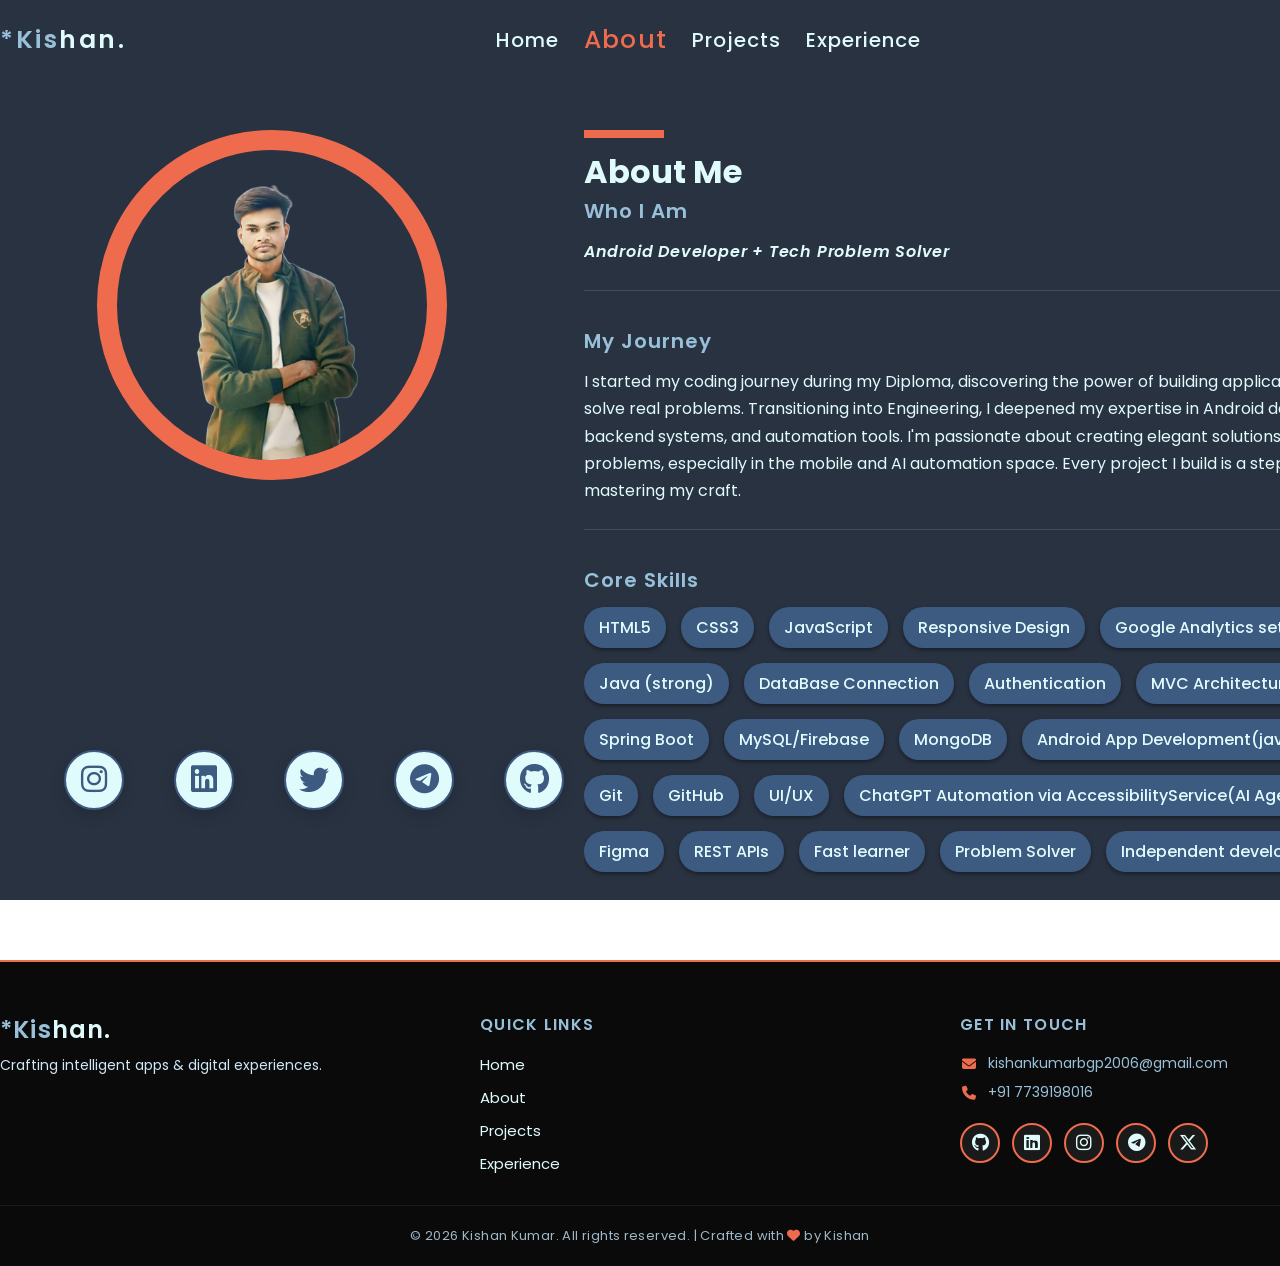
==== about.html @ 7a3fd8cf "Initial commit" ====
<!DOCTYPE html>
<html lang="en">
<head>
    <meta charset="UTF-8">
    <meta name="viewport" content="width=device-width, initial-scale=1.0">
    <link rel="stylesheet" href="https://cdnjs.cloudflare.com/ajax/libs/font-awesome/6.4.2/css/all.min.css"/>
     <link rel="stylesheet" href="style.css">
    <title>Portfolio - About</title>
        <!-- Google Analytics -->
        <script async src="https://www.googletagmanager.com/gtag/js?id=G-8T8GW906N4"></script>
        <script>
            window.dataLayer = window.dataLayer || [];
            function gtag(){dataLayer.push(arguments);} 
            gtag('js', new Date());
            gtag('config', 'G-8T8GW906N4', { 'anonymize_ip': true });
        </script>
</head>
<body>
    <div class="container">
        <header class="header">
            <div class="logo">
                <h1>*Kis<span>han.</span></h1>
            </div>
            <div class="nav-links">
                <ul>
                    <li><a href="index.html">Home</a></li>
                    <li><a href="about.html" class="active-link">About</a></li>
                    <li><a href="projects.html">Projects</a></li>
                    <li><a href="experience.html">Experience</a></li>
                </ul>
            </div>
            <a href="contact.html" class="btn">Contact</a>
        </header>

        <div class="main-content">
            <div class="about-section">
                
                <div class="about-image-side">
                    <div class="about-image">
                        <img src="image/kk_bg_remove_half.png" alt="Kishan Kumar Profile">
                    </div>
                </div>

                <div class="about-text-side">
                    <div class="line"></div>
                    <h1>About <span>Me</span></h1>
                    
                    <!-- 1. Professional Identity -->
                    <div class="about-section-block">
                        <h3 class="section-title">Who I Am</h3>
                        <p class="professional-identity">
                            Android Developer + Tech Problem Solver
                        </p>
                    </div>

                    <!-- 2. Your Journey -->
                    <div class="about-section-block">
                        <h3 class="section-title">My Journey</h3>
                        <p>
                            I started my coding journey during my Diploma, discovering the power of building applications that solve real problems. Transitioning into Engineering, I deepened my expertise in Android development, backend systems, and automation tools. I'm passionate about creating elegant solutions to complex problems, especially in the mobile and AI automation space. Every project I build is a step toward mastering my craft.
                        </p>
                    </div>

                    <!-- 3. Skills Overview -->
                    <div class="about-section-block">
                        <h3 class="section-title">Core Skills</h3>
                        <ul id="skills-container">
                        </ul>
                    </div>

                    <!-- 4. Work Philosophy -->
                    <div class="about-section-block">
                        <h3 class="section-title">My Philosophy</h3>
                        <p>
                            I build apps that solve real-life problems with simplicity and reliability. Clean code, thoughtful design, and user-focused development are the pillars of my work. I believe technology should empower people, not complicate their lives.
                        </p>
                    </div>

                    <!-- 5. Currently Working On -->
                    <div class="about-section-block">
                        <h3 class="section-title">What I'm Working On</h3>
                        <ul class="work-highlights">
                            <li><strong>AI Voice Assistant</strong> — Java-based automation & intelligent task execution</li>
                            <li><strong>Salon Booking Platform</strong> — Full-stack web & mobile solution</li>
                            <li><strong>Automation Tools</strong> — AccessibilityService-powered mobile automation</li>
                            <li><strong>Open Source Contributions</strong> — Building & sharing developer tools</li>
                            <li><strong>Engineering Preparation</strong> — Strengthening DSA & system design skills</li>
                        </ul>
                    </div>

                    <!-- 6. Personality -->
                    <div class="about-section-block">
                        <h3 class="section-title">Beyond Code</h3>
                        <p>
                            I'm curious by nature and self-driven in learning. I enjoy exploring new technologies, solving challenging problems, and exploring diverse interests like adventure, language learning (English & Japanese), and building tools that make life easier. I thrive on collaboration and love working with people who share a passion for quality and innovation.
                        </p>
                    </div>

                    <!-- 7. Future Goals -->
                    <div class="about-section-block">
                        <h3 class="section-title">Vision for the Future</h3>
                        <p>
                            My long-term goal is to build scalable, impactful tech products that solve real-world problems at scale. I aspire to create companies and products that touch millions of lives, combining technical excellence with genuine user value. I want to be a leader in the Android & AI automation space, known for innovation and reliability.
                        </p>
                    </div>

                    <!-- 8. Call to Action -->
                    <div class="about-section-block">
                        <h3 class="section-title">Let's Collaborate</h3>
                        <p>
                            I'm always open to exciting collaborations, internships, freelance projects, and creative tech challenges. If you have an idea or project in mind, I'd love to hear from you and explore how we can build something amazing together.
                        </p>
                    </div>
                    
                    <div style="margin-top: 40px;">
                        <a href="#" class="btn">View Resume</a>
                        <a href="contact.html" class="btn btn-primary">Let's Connect</a>
                    </div>
                </div>

            </div>
            
            <div class="social">
                 <div class="social-link"><a href="https://www.instagram.com/kk2.1.5_kishan?igsh=c3E1aW9icWgxeWNn"><i class="fa-brands fa-instagram"></i></a></div>
                 <div class="social-link"><a href="https://www.linkedin.com/in/kishan-kumar-067013263?utm_source=share&utm_campaign=share_via&utm_content=profile&utm_medium=android_app"><i class="fa-brands fa-linkedin"></i></a></div>
                 <div class="social-link"><i class="fa-brands fa-twitter"></i></div>
                 <div class="social-link"><a href="http://t.me/kk215Anonymous"><i class="fa-brands fa-telegram"></i></a></div>
                 <div class="social-link"><a href="https://github.com/Kishan0118"><i class="fa-brands fa-github"></i></a></div>
            </div>
        </div>
        </div>

    <script src="about.js"></script>

    <script src="footer-script.js"></script>

    <!-- Footer -->
    <!-- Footer Placeholder -->
    <div id="footer-placeholder"></div>

    <script src="footer-loader.js"></script>

</body>
</html>
---- style.css ----
@import url('https://fonts.googleapis.com/css2?family=Poppins:wght@100;200;300;400;500;600;700;800;900&display=swap');

/* Hide scrollbars but keep scrolling functionality */
::-webkit-scrollbar {
    display: none;
}

html, body {
    -ms-overflow-style: none;  /* Internet Explorer, Edge */
    scrollbar-width: none;      /* Firefox */
    overflow-x: hidden;         /* Hide horizontal scrollbar */
}

*{
    margin: 0;
    padding: 0;
    box-sizing: border-box;
    font-family: 'Poppins', sans-serif;
}

.container{
    height: 100vh;
    width: 100vw;
    background: #293241;
    /* overflow: hidden; */
    overflow-x: hidden;
}

.header{
    width: 1400px;
    height: 80px;
    margin: 0 auto;
    display: flex;
    justify-content: space-between;
    align-items: center;
    position: relative;
    z-index: 100;
}

.logo h1{
    font-size: 25px;
    color: #98c1d9;
    font-weight: 600;
    cursor: pointer;
    letter-spacing: 0.1em;
}

.logo span{
    color: #e0fbfc;
}

.nav-links ul{
    display: flex;
    justify-content: center;
    align-items: center;
    list-style-type: none;
    gap: 25px;
}

.nav-links ul li a{
    font-size: 20px;
    text-decoration: none;
    font-weight: 500;
    letter-spacing: 0.05em;
    color: #e0fbfc;
    transition: 0.4s;
}

.nav-links ul li a:hover{
    color: #98c1d9;
    font-size: 25px;
}

.btn{
    padding: 10px 20px;
    color: #e0fbfc;
    cursor: pointer;
    display: inline-block;
    text-decoration: none;
    background: #3d5a80;
    border-radius: 30px;
    box-shadow: rgba(0, 0, 0, 0.6) 0px 2px 4px, 
    rgba(0, 0, 0, 0.4) 0px 7px 13px -3px,
    rgba(0, 0, 0, 0.2) 0px -3px 0px inset;
    transition: 0.4s;
    font-weight: 600;
}

.btn-primary{
    margin-left: 100px;
    color: #3d5a80;
    background: #e0fbfc;
}

.btn:hover{
    scale: 105%;
    box-shadow: rgba(0, 0, 0, 0.25) 0px 14px 28px, rgba(0, 0, 0, 0.22) 0px 10px 10px;
}

.main-content{
    width: 100%;
    height: 100%;
}

.main{
    position: relative;
    width: 1400px;
    height: 80%;
    margin: 0 auto;
    display: flex;
    justify-content: space-between;
    align-items: center;
}

.line{
    width: 80px;
    border-bottom: 8px solid #ee6c4d;
    margin-bottom: 10px;
}

.main h1{
    text-transform: uppercase;
    font-size: 50px;
    color: #98c1d9;
    line-height: 1;
}

.main h2{
   font-size: 40px; 
   color: #98c1d9;
   margin-bottom: 50px;
}

.main span{
    color: #ee6c4d;
}

.main p{
    width: 800px;
    font-size: 18px;
    color: #e0fbfc;
    margin-bottom: 30px;
    letter-spacing: 0.05em;
}

/* change this code */

.image {
    position: relative;
    width: 500px;
    height: 500px;
    border-radius: 50%;
    border: 50px solid #ee6c4d;
    display: flex;
    justify-content: center;
    align-items: center;
    overflow: hidden;  /* Ensure the image doesn't overflow the circle */
    z-index: 8888;
    animation: anim 3s linear infinite;
}

.image img {
    width: 100%;
    height: 100%;
    object-fit: cover;  /* Ensures the image covers the circle without distortion */
    object-position: center;
    padding-right:50px ; /* Ensures the image is centered */
}

@keyframes anim {
    0% {
        top: 0;
    }
    50% {
        top: -10px;
    }
    100% {
        top: 0;
    }
}


/* .image{
    position: relative;
    width: 500px;
    height: 500px;
    border-radius: 50%;
    border: 50px solid #ee6c4d;
    z-index: 8888;
    animation: anim 3s linear infinite;
}

@keyframes anim{
    0%{
        top: 0;
    }
    50%{
        top: -10px;
    }
    100%{
        top: 0;
    }
}

.image img{
    margin-top: -79px;
    margin-left: 5px;
    width: 50%;
    height:;
    scale: 140%;
} */

.social{
    position: absolute;
    bottom: 10%;
    left: 5%;
    display: flex;
    justify-content: left;
    align-items: center;
    gap: 50px;
}

.social i{
    color: #3d5a80;
    font-size: 30px;
    transition: 0.4s;
}

.social i:hover{
    color: #ee6c4d;
    scale: 105%;
}

.social-link{
    display: flex;
    justify-content: center;
    align-items: center;
    width: 60px;
    height: 60px;
    border-radius: 50%;
    background-color: #e0fbfc;
    border: 2px solid #3d5a80;
    transition: 0.4s;
    box-shadow: rgba(0, 0, 0, 0.15) 0px 5px 15px 0px;
}

.social .social-link:hover{
    border: 2px solid #ee6c4d;
    scale: 105%;
}

/* .kishan{
    height: 720px;
    width: 100%;
    background-color: rgb(255, 0, 183);
} */




/* --- ABOUT PAGE SPECIFIC STYLES --- */

/* Style for the active link in the navigation bar */
.nav-links ul li a.active-link {
    color: #ee6c4d; /* Use the accent color to highlight the current page */
    font-size: 25px;
}

.about-section {
    position: relative;
    width: 1400px;
    height: auto;
    margin: 0 auto;
    display: flex;
    justify-content: space-between;
    align-items: flex-start;
    padding-top: 50px;
    gap: 40px;
}

.about-text-side {
    width: 60%; /* Takes up more space for text */
    color: #e0fbfc;
    max-height: calc(100vh - 150px);
    overflow-y: auto;
    padding-right: 20px;
}

.about-image-side {
    width: 40%; /* Takes up space for the image */
    display: flex;
    justify-content: center;
    align-items: flex-start;
    position: sticky;
    top: 100px;
}

/* Use a different, more subdued style for the about image */
.about-image {
    width: 350px; 
    height: 350px;
    border-radius: 50%;
    border: 20px solid #ee6c4d; /* Use a light blue border */
    display: flex;
    justify-content: center;
    align-items: center;
    overflow: hidden;
    position: relative;
    /* Remove the 'anim' animation or create a new one for a static image */
    animation: anim 3s linear infinite; 
}

.about-image img {
    width: 100%;
    height: 100%;
    object-fit: cover;
    object-position: center;
    padding-right: 30px;
    /* Adjust padding/margins if necessary, but keep it centered */
}


/* Styles for the Skills List */
.skills-list {
    margin-bottom: 30px;
}

.skills-list h2 {
    font-size: 24px;
    color: #e0fbfc;
    margin-bottom: 10px;
    border-bottom: 2px solid #3d5a80;
    padding-bottom: 5px;
    display: inline-block;
}

#skills-container {
    list-style: none;
    display: flex;
    flex-wrap: wrap; /* Allows skills to wrap to the next line */
    gap: 15px; /* Spacing between skill bubbles */
    padding-left: 0;
}

.skill-item {
    background: #3d5a80; /* Darker blue background for the bubble */
    color: #e0fbfc;
    padding: 8px 15px;
    border-radius: 20px;
    font-size: 16px;
    font-weight: 500;
    transition-duration: 0.3s;
    box-shadow: rgba(0, 0, 0, 0.4) 0px 2px 4px;
}



.skill-item:hover {
    background: #ee6c4d; /* Hover effect with accent color */
    transform: translateY(-2px);
}

/* New About Page Section Styles */
.about-section-block {
    margin-bottom: 35px;
    padding-bottom: 25px;
    border-bottom: 1px solid rgba(152, 193, 217, 0.2);
}

.about-section-block:last-child {
    border-bottom: none;
}

.section-title {
    font-size: 20px;
    color: #98c1d9;
    font-weight: 600;
    margin-bottom: 12px;
    text-transform: capitalize;
    letter-spacing: 0.05em;
}

.professional-identity {
    font-size: 18px;
    color: #ee6c4d;
    font-weight: 600;
    font-style: italic;
    margin: 0;
    letter-spacing: 0.05em;
}

.about-section-block p {
    font-size: 16px;
    color: #e0fbfc;
    line-height: 1.7;
    margin: 0;
}

.work-highlights {
    list-style: none;
    padding-left: 0;
    margin: 0;
}

.work-highlights li {
    font-size: 15px;
    color: #e0fbfc;
    margin-bottom: 12px;
    padding-left: 20px;
    position: relative;
    line-height: 1.6;
}

.work-highlights li::before {
    content: "▸";
    position: absolute;
    left: 0;
    color: #ee6c4d;
    font-weight: bold;
}

.work-highlights strong {
    color: #98c1d9;
}





/* --- PROJECTS PAGE SPECIFIC STYLES --- */

.projects-section {
    width: 1400px;
    margin: 0 auto;
    padding-top: 50px;
    min-height: 80vh;
}

.projects-section h1 {
    font-size: 50px;
    color: #98c1d9;
    margin-bottom: 30px;
}

/* Filter Buttons Styling */
.filter-controls {
    display: flex;
    gap: 15px;
    margin-bottom: 40px;
}

.filter-btn {
    padding: 10px 20px;
    background: #3d5a80; /* Dark blue background */
    color: #e0fbfc; /* Light text */
    border: 2px solid #3d5a80;
    border-radius: 5px;
    cursor: pointer;
    font-weight: 600;
    transition: 0.3s;
    box-shadow: rgba(0, 0, 0, 0.3) 0px 4px 6px;
}

.filter-btn:hover {
    background: #293241; /* Slightly darker background on hover */
    border-color: #98c1d9; /* Light blue border */
}

.filter-btn.active {
    background: #ee6c4d; /* Accent color for active filter */
    border-color: #ee6c4d;
    color: #e0fbfc;
    transform: translateY(-2px);
}

/* Projects Grid Layout */
.projects-grid {
    display: grid;
    grid-template-columns: repeat(auto-fit, minmax(350px, 1fr)); /* Responsive grid */
    gap: 40px;
    padding-bottom: 100px;
}

/* Project Card Styling */
.project-card {
    background: #3d5a80; /* Darker blue background */
    border-radius: 10px;
    overflow: hidden;
    box-shadow: rgba(0, 0, 0, 0.45) 0px 10px 20px;
    transition: transform 0.3s, opacity 0.3s;
}

.project-card:hover {
    transform: translateY(-5px);
    box-shadow: rgba(0, 0, 0, 0.6) 0px 15px 30px;
}

.project-card img {
    width: 100%;
    height: 250px;
    object-fit: cover;
    border-bottom: 3px solid #ee6c4d; /* Accent divider */
}

.card-content {
    padding: 20px;
    color: #e0fbfc;
}

.card-content h3 {
    color: #98c1d9; /* Light blue title */
    font-size: 24px;
    margin-bottom: 10px;
}

.card-content .tech-stack {
    color: #ee6c4d; /* Accent color for tech stack */
    font-weight: 500;
    margin-bottom: 10px;
}

.card-links {
    margin-top: 20px;
    display: flex;
    gap: 15px;
}

.card-links a {
    text-decoration: none;
    color: #e0fbfc;
    background: #293241; /* Dark background for links */
    padding: 8px 15px;
    border-radius: 5px;
    font-size: 14px;
    transition: 0.3s;
}

.card-links a:hover {
    background: #ee6c4d; /* Accent hover color */
}

.card-links .view-more {
    background: #98c1d9;
    color: #293241;
    font-weight: 700;
}
.card-links .view-more:hover {
    background: #e0fbfc;
}


/* Styling for filtering animation/effect */
.project-card.hidden {
    display: none; /* Hide cards that don't match the filter */
    opacity: 0;
    transform:scale(0.8);
}



/* --- VIEW PROJECT PAGE SPECIFIC STYLES --- */

.view-project-section {
    width: 1400px;
    margin: 0 auto;
    padding-top: 50px;
    padding-bottom: 100px;
    min-height: 80vh;
}

/* H1 style reuse from projects.html */

.project-details-container {
    display: flex;
    gap: 60px;
    margin-top: 40px;
}

.project-media-side {
    width: 60%;
}

.project-info-side {
    width: 40%;
}

.main-project-image {
    width: 100%;
    height: auto;
    border-radius: 10px;
    box-shadow: rgba(0, 0, 0, 0.5) 0px 10px 20px;
    margin-bottom: 20px;
}

.screenshot-gallery {
    display: flex;
    gap: 15px;
    overflow-x: auto;
    padding-bottom: 10px;
}

.gallery-thumb {
    width: 120px;
    height: 80px;
    object-fit: cover;
    border-radius: 5px;
    border: 3px solid transparent;
    cursor: pointer;
    transition: 0.3s;
}

.gallery-thumb:hover, .gallery-thumb.active {
    border-color: #ee6c4d; /* Accent color on hover/active */
}


/* Info Side Styling */
.project-info-side h2 {
    font-size: 28px;
    color: #98c1d9;
    margin-top: 25px;
    margin-bottom: 15px;
}

.project-info-side h2 span {
    color: #ee6c4d;
}

.project-info-side p {
    font-size: 16px;
    color: #e0fbfc;
    line-height: 1.6;
    margin-bottom: 20px;
}

/* Tech Stack Bubbles (Reuse from About Page or define new) */
.tech-stack-list {
    display: flex;
    flex-wrap: wrap;
    gap: 10px;
    margin-bottom: 30px;
}

.tech-bubble {
    background: #ee6c4d; /* Accent color for individual tech */
    color: #e0fbfc;
    padding: 6px 12px;
    border-radius: 20px;
    font-size: 14px;
    font-weight: 500;
}

.project-links {
    margin-top: 30px;
    margin-bottom: 40px;
    display: flex;
    gap: 20px;
}

.back-btn {
    background: #3d5a80; /* Darker blue button */
    color:#e0fbfc;
}



/* --- EXPERIENCE PAGE SPECIFIC STYLES --- */

.experience-section {
    width: 1400px;
    margin: 0 auto;
    padding-top: 50px;
    padding-bottom: 100px;
    min-height: 80vh;
}

.experience-section h1 {
    margin-bottom: 50px;
    color: #cfe8f5;
}


/* Timeline Layout */
.timeline-container {
    position: relative;
    max-width: 1200px;
    margin: 0 auto;
}

/* Center vertical line */
.timeline-container::after {
    content: '';
    position: absolute;
    width: 6px;
    background-color: #98c1d9; /* Light blue line */
    top: 0;
    bottom: 0;
    left: 50%;
    margin-left: -3px;
}

/* Common item styling */
.timeline-item {
    padding: 10px 40px;
    position: relative;
    width: 50%;
}

/* Circle marker on the line */
.timeline-item::after {
    content: '';
    position: absolute;
    width: 25px;
    height: 25px;
    background-color: #e0fbfc;
    border: 4px solid #ee6c4d; /* Accent color ring */
    top: 15px;
    border-radius: 50%;
    z-index: 1;
}

/* Right-aligned items */
.right-align {
    left: 50%;
}

.right-align::after {
    left: -16px; /* Position marker to the left of the item */
}

/* Left-aligned items */
.left-align {
    left: 0;
}

.left-align::after {
    right: -16px; /* Position marker to the right of the item */
    left: auto;
}

/* Content Box Styling */
.item-content {
    padding: 20px 30px;
    background-color: #3d5a80; /* Darker blue background */
    position: relative;
    border-radius: 6px;
    box-shadow: rgba(0, 0, 0, 0.45) 0px 5px 15px;
    transition: transform 0.3s;
}

.item-content:hover {
    transform: translateY(-3px);
}

.item-content h2 {
    color: #ee6c4d; /* Accent color for title */
    margin-top: 0;
    font-size: 22px;
}

.item-content .date {
    font-size: 14px;
    font-weight: 600;
    color: #e0fbfc;
    opacity: 0.8;
    display: block;
    margin-bottom: 5px;
}

.item-content .role {
    font-weight: 500;
    color: #98c1d9;
    margin-bottom: 10px;
}

.item-content .description {
    color: #e0fbfc;
    font-size: 16px;
}

/* Type Badges */
.type-badge {
    display: inline-block;
    padding: 5px 10px;
    border-radius: 4px;
    font-size: 12px;
    font-weight: 700;
    margin-top: 10px;
    text-transform: uppercase;
    color: #293241;
}

.type-badge.personal {
    background-color: #98c1d9; /* Light blue */
}

.type-badge.freelance {
    background-color: #e0fbfc; /* Off-white */
}

/* Arrow pointer for item box (Optional, for aesthetic) */
.right-align .item-content::before {
    content: " ";
    height: 0;
    position: absolute;
    top: 22px;
    width: 0;
    z-index: 1;
    left: -15px;
    border: medium solid #3d5a80;
    border-width: 10px 15px 10px 0;
    border-color: transparent #3d5a80 transparent transparent;
}

.left-align .item-content::before {
    content: " ";
    height: 0;
    position: absolute;
    top: 22px;
    width: 0;
    z-index: 1;
    right: -15px;
    border: medium solid #3d5a80;
    border-width: 10px 0 10px 15px;
    border-color: transparent transparent transparent #3d5a80;
}

/* --- FOOTER STYLES (COMPLETE) --- */

.site-footer {
    background: #0a0a0a;
    color: #e0fbfc;
    padding: 50px 0 20px;
    margin-top: 60px;
    border-top: 2px solid #ee6c4d;
}

.footer-container {
    width: 1400px;
    margin: 0 auto;
    display: grid;
    grid-template-columns: 1fr 1fr 1fr;
    gap: 40px;
    margin-bottom: 30px;
}

.footer-left h3 {
    color: #98c1d9;
    font-size: 24px;
    font-weight: 600;
    margin-bottom: 8px;
    letter-spacing: 0.05em;
}

.footer-left h3 span {
    color: #e0fbfc;
}

.footer-left .tagline {
    color: #cfe8f5;
    font-size: 14px;
    line-height: 1.5;
    margin: 0;
    font-weight: 400;
}

.footer-center h4,
.footer-right h4 {
    color: #98c1d9;
    font-size: 16px;
    font-weight: 600;
    margin-bottom: 16px;
    text-transform: uppercase;
    letter-spacing: 0.08em;
}

.footer-nav {
    display: flex;
    flex-direction: column;
    gap: 10px;
}

.footer-nav a {
    color: #e0fbfc;
    text-decoration: none;
    font-size: 15px;
    transition: 0.3s ease;
    position: relative;
}

.footer-nav a:hover {
    color: #ee6c4d;
    padding-left: 8px;
}

.contact-info {
    margin-bottom: 20px;
}

.contact-info p {
    color: #e0fbfc;
    font-size: 14px;
    margin: 8px 0;
    display: flex;
    align-items: center;
    gap: 10px;
}

.contact-info i {
    color: #ee6c4d;
    width: 18px;
    text-align: center;
}

.contact-info a {
    color: #98c1d9;
    text-decoration: none;
    transition: 0.3s ease;
}

.contact-info a:hover {
    color: #ee6c4d;
    text-decoration: underline;
}

.footer-social {
    display: flex;
    gap: 12px;
    margin-top: 16px;
}

.footer-social a {
    display: inline-flex;
    width: 40px;
    height: 40px;
    border-radius: 50%;
    background: #1a1a1a;
    color: #e0fbfc;
    align-items: center;
    justify-content: center;
    text-decoration: none;
    transition: 0.3s ease;
    border: 2px solid #ee6c4d;
}

.footer-social a:hover {
    background: #ee6c4d;
    color: #293241;
    transform: translateY(-3px);
    border-color: #e0fbfc;
}

.footer-social a i {
    font-size: 18px;
}

.footer-bottom {
    border-top: 1px solid #1a1a1a;
    padding-top: 20px;
    text-align: center;
}

.footer-bottom p {
    font-size: 13px;
    color: #9fb8c8;
    margin: 0;
    letter-spacing: 0.03em;
}

.footer-bottom i {
    color: #ee6c4d;
    animation: heartbeat 1.2s ease-in-out infinite;
}

@keyframes heartbeat {
    0%, 100% { transform: scale(1); }
    25% { transform: scale(1.1); }
    50% { transform: scale(1.2); }
    75% { transform: scale(1.1); }
}

@media (max-width: 1200px) {
    .footer-container {
        width: 92%;
        grid-template-columns: 1fr 1fr;
        gap: 30px;
    }
}

@media (max-width: 768px) {
    .container {
        height: auto;
        width: 100%;
        overflow-x: hidden;
    }

    .header {
        width: 95%;
        height: auto;
        flex-direction: column;
        gap: 15px;
        padding: 15px 0;
    }

    .logo h1 {
        font-size: 20px;
    }

    .nav-links ul {
        flex-direction: column;
        gap: 15px;
        width: 100%;
    }

    .nav-links ul li a {
        font-size: 16px;
    }

    .nav-links ul li a:hover {
        font-size: 16px;
    }

    .btn {
        padding: 8px 16px;
        font-size: 14px;
    }

    .btn-primary {
        margin-left: 0;
    }

    .main {
        width: 95%;
        height: auto;
        flex-direction: column;
        gap: 30px;
        padding: 20px 0;
    }

    .main h1 {
        font-size: 32px;
    }

    .main h2 {
        font-size: 24px;
    }

    .main p {
        width: 100%;
        font-size: 14px;
    }

    .image {
        width: 280px;
        height: 280px;
        border: 30px solid #ee6c4d;
    }

    .social {
        position: static;
        justify-content: center;
        gap: 20px;
        margin-top: 30px;
    }

    .social-link {
        width: 50px;
        height: 50px;
    }

    /* About Page */
    .about-section {
        width: 95%;
        height: auto;
        flex-direction: column;
        padding: 20px 0;
    }

    .about-text-side {
        width: 100%;
    }

    .about-image-side {
        width: 100%;
    }

    .about-image {
        width: 250px;
        height: 250px;
        border: 8px solid #98c1d9;
    }

    .skills-list h2 {
        font-size: 18px;
    }

    #skills-container {
        gap: 10px;
    }

    .skill-item {
        font-size: 13px;
        padding: 6px 12px;
    }

    /* Responsive About Section Blocks */
    .about-section-block {
        margin-bottom: 25px;
        padding-bottom: 20px;
    }

    .section-title {
        font-size: 17px;
        margin-bottom: 10px;
    }

    .about-section-block p {
        font-size: 14px;
        line-height: 1.6;
    }

    .work-highlights li {
        font-size: 13px;
        margin-bottom: 10px;
        padding-left: 18px;
    }

    /* Projects Page */
    .projects-section {
        width: 95%;
        padding-top: 20px;
        min-height: auto;
    }

    .projects-section h1 {
        font-size: 32px;
        margin-bottom: 20px;
    }

    .filter-controls {
        flex-wrap: wrap;
        gap: 10px;
    }

    .filter-btn {
        padding: 8px 15px;
        font-size: 12px;
    }

    .projects-grid {
        grid-template-columns: 1fr;
        gap: 20px;
        padding-bottom: 50px;
    }

    .project-card img {
        height: 200px;
    }

    .card-content {
        padding: 15px;
    }

    .card-content h3 {
        font-size: 18px;
    }

    .card-links {
        flex-direction: column;
        gap: 10px;
    }

    .card-links a {
        font-size: 12px;
        padding: 6px 12px;
    }

    /* View Project Page */
    .view-project-section {
        width: 95%;
        padding: 20px 0;
        padding-bottom: 50px;
    }

    .project-details-container {
        flex-direction: column;
        gap: 20px;
    }

    .project-media-side {
        width: 100%;
    }

    .project-info-side {
        width: 100%;
    }

    .project-info-side h2 {
        font-size: 22px;
    }

    .screenshot-gallery {
        gap: 10px;
    }

    .gallery-thumb {
        width: 100px;
        height: 70px;
    }

    .tech-stack-list {
        gap: 8px;
    }

    .tech-bubble {
        font-size: 12px;
        padding: 5px 10px;
    }

    .project-links {
        flex-direction: column;
        gap: 10px;
    }

    .project-links a {
        font-size: 13px;
    }

    /* Experience Page */
    .experience-section {
        width: 95%;
        padding: 20px 0 50px;
    }

    .experience-section h1 {
        font-size: 32px;
    }

    .timeline-container::after {
        left: 15px;
    }

    .timeline-item {
        width: 100%;
        padding: 10px 0 10px 60px;
    }

    .right-align {
        left: 0;
    }

    .right-align::after {
        left: 7px;
    }

    .left-align::after {
        left: 7px;
        right: auto;
    }

    .item-content {
        padding: 15px;
    }

    .item-content h2 {
        font-size: 18px;
    }

    .item-content .date {
        font-size: 12px;
    }

    .item-content .description {
        font-size: 14px;
    }

    .right-align .item-content::before,
    .left-align .item-content::before {
        display: none;
    }

    /* Footer Responsive */
    .site-footer {
        padding: 40px 0 20px;
    }

    .footer-container {
        width: 92%;
        grid-template-columns: 1fr;
        gap: 30px;
    }

    .footer-left, .footer-center, .footer-right {
        text-align: center;
    }

    .footer-left h3 {
        font-size: 20px;
    }

    .footer-left .tagline {
        font-size: 13px;
    }

    .footer-center h4, .footer-right h4 {
        font-size: 14px;
    }

    .footer-nav {
        flex-direction: row;
        justify-content: center;
        flex-wrap: wrap;
        gap: 15px;
    }

    .footer-nav a {
        font-size: 14px;
    }

    .footer-nav a:hover {
        padding-left: 0;
    }

    .contact-info {
        margin-bottom: 15px;
    }

    .contact-info p {
        justify-content: center;
        font-size: 13px;
    }

    .footer-social {
        justify-content: center;
        gap: 10px;
    }

    .footer-social a {
        width: 38px;
        height: 38px;
    }

    .footer-social a i {
        font-size: 16px;
    }

    .footer-bottom p {
        font-size: 12px;
    }
}

@media (max-width: 480px) {
    .container {
        width: 100%;
    }

    .header {
        width: 100%;
        padding: 10px;
    }

    .logo h1 {
        font-size: 18px;
    }

    .nav-links ul {
        gap: 10px;
    }

    .nav-links ul li a {
        font-size: 14px;
    }

    .main {
        width: 100%;
        padding: 15px;
    }

    .main h1 {
        font-size: 26px;
    }

    .main h2 {
        font-size: 20px;
        margin-bottom: 20px;
    }

    .main p {
        font-size: 13px;
        margin-bottom: 20px;
    }

    .image {
        width: 220px;
        height: 220px;
        border: 20px solid #ee6c4d;
    }

    .about-section {
        width: 100%;
        padding: 15px;
    }

    .about-image {
        width: 200px;
        height: 200px;
    }

    /* Mobile About Section Blocks */
    .about-section-block {
        margin-bottom: 20px;
        padding-bottom: 15px;
    }

    .section-title {
        font-size: 15px;
        margin-bottom: 8px;
    }

    .professional-identity {
        font-size: 16px;
    }

    .about-section-block p {
        font-size: 13px;
        line-height: 1.5;
    }

    .work-highlights li {
        font-size: 12px;
        margin-bottom: 8px;
        padding-left: 16px;
    }

    .projects-section {
        width: 100%;
        padding: 15px;
    }

    .projects-section h1 {
        font-size: 26px;
    }

    .projects-grid {
        gap: 15px;
    }

    .view-project-section {
        width: 100%;
        padding: 15px 0 40px;
    }

    .experience-section {
        width: 100%;
        padding: 15px 0 40px;
    }

    .timeline-container::after {
        left: 10px;
    }

    .timeline-item {
        padding: 10px 0 10px 50px;
    }

    .timeline-item::after {
        width: 20px;
        height: 20px;
        top: 12px;
    }

    .right-align .item-content::before,
    .left-align .item-content::before {
        display: none;
    }

    /* Footer Responsive for Mobile */
    .site-footer {
        padding: 30px 0 15px;
    }

    .footer-container {
        width: 95%;
        grid-template-columns: 1fr;
        gap: 20px;
    }

    .footer-left h3 {
        font-size: 18px;
        margin-bottom: 6px;
    }

    .footer-left .tagline {
        font-size: 12px;
    }

    .footer-center h4, .footer-right h4 {
        font-size: 13px;
        margin-bottom: 12px;
    }

    .footer-nav {
        gap: 12px;
    }

    .footer-nav a {
        font-size: 13px;
    }

    .contact-info p {
        font-size: 12px;
        gap: 8px;
    }

    .contact-info i {
        width: 16px;
    }

    .footer-social {
        gap: 8px;
    }

    .footer-social a {
        width: 36px;
        height: 36px;
    }

    .footer-social a i {
        font-size: 15px;
    }

    .footer-bottom {
        padding-top: 15px;
    }

    .footer-bottom p {
        font-size: 11px;
    }
}
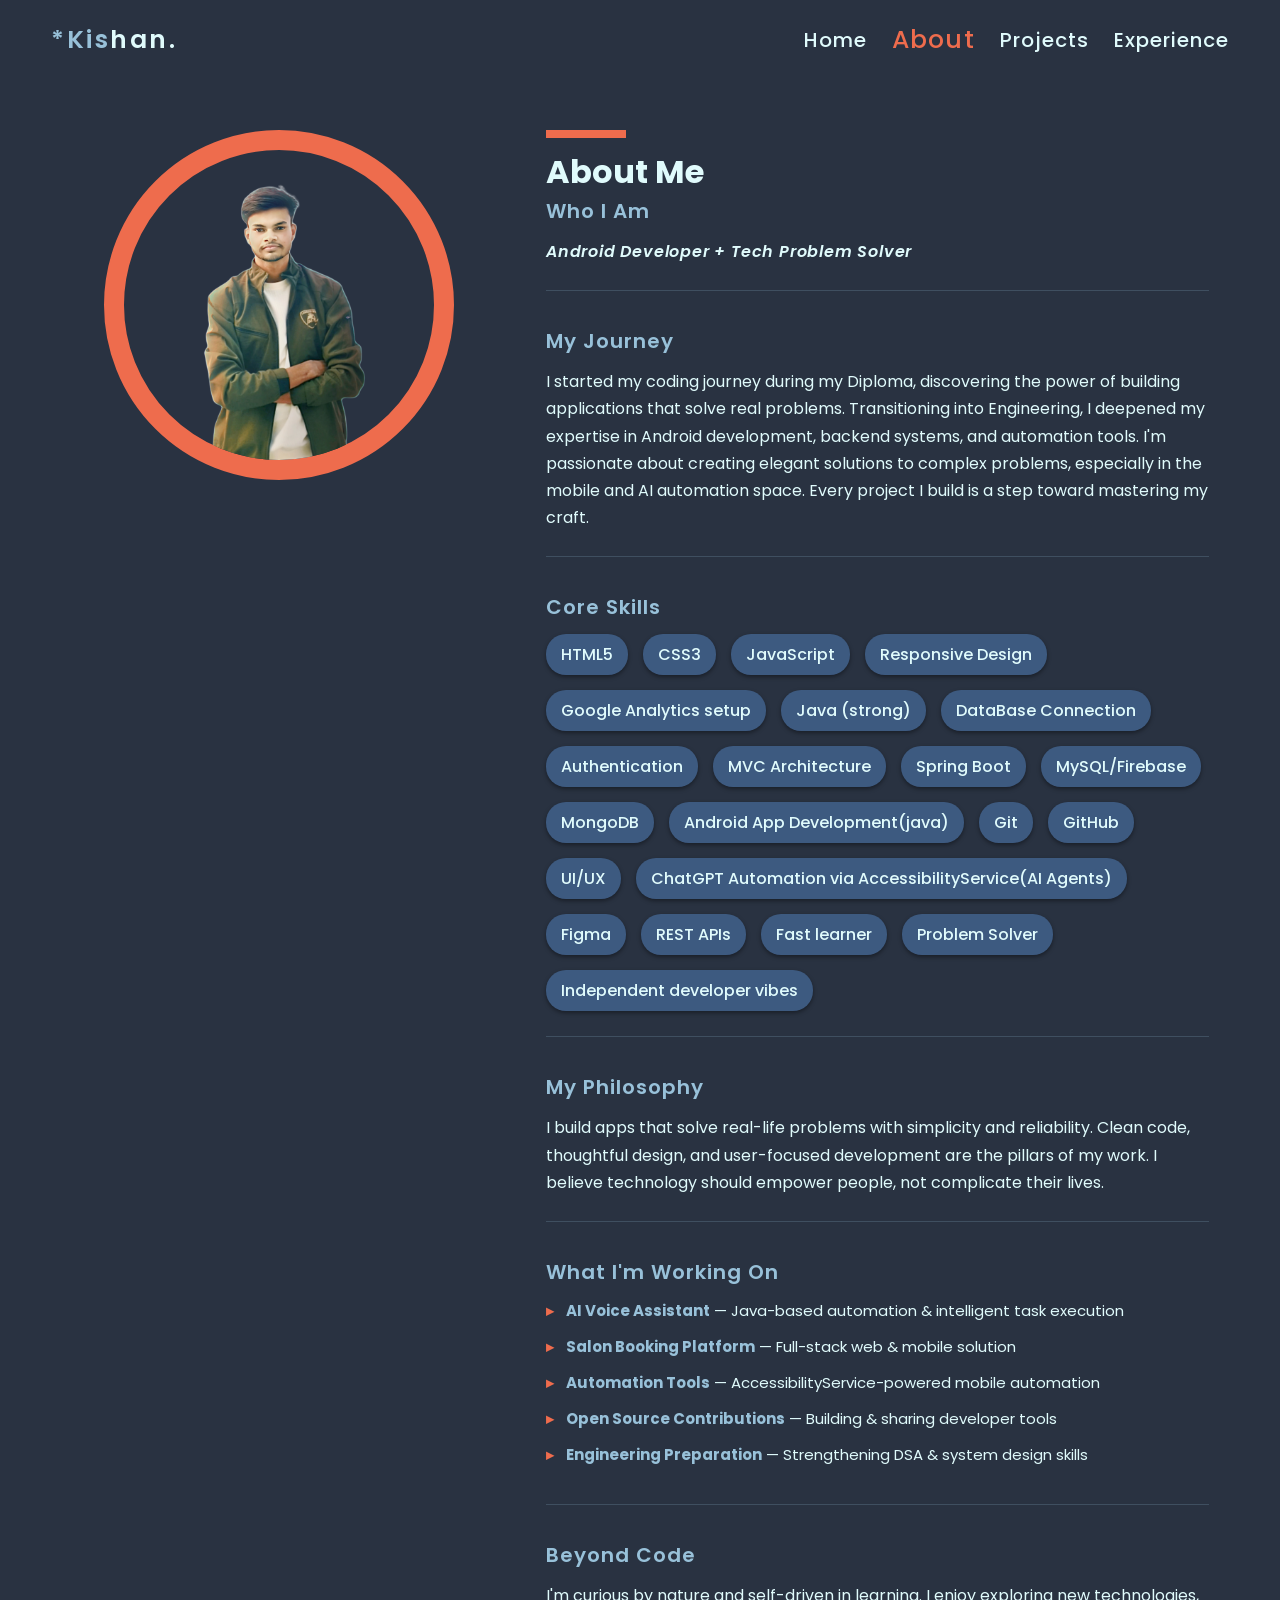
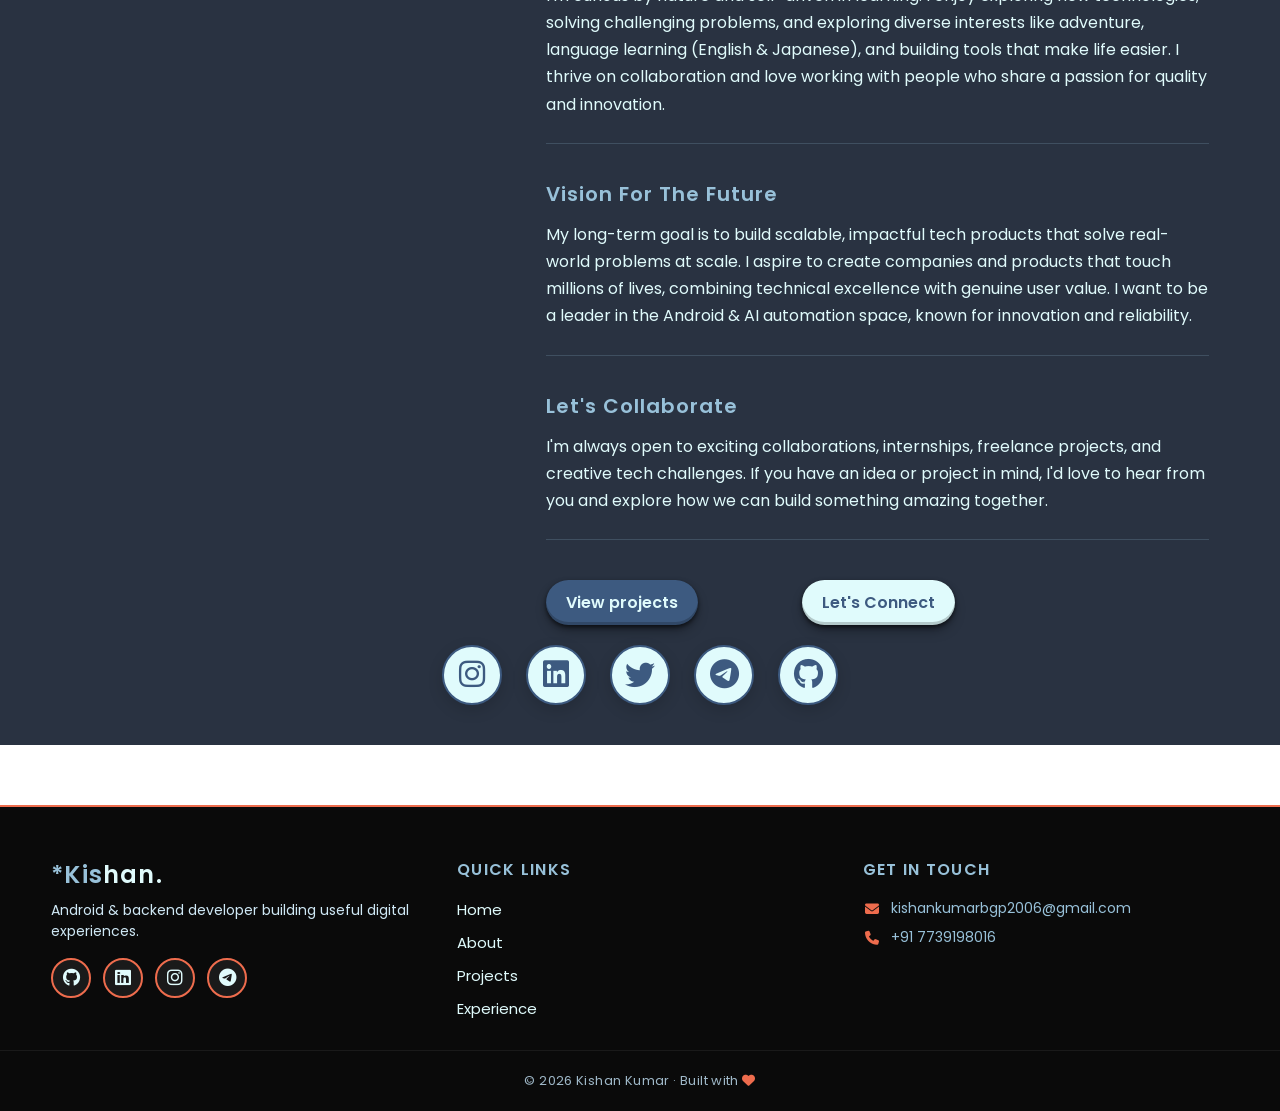
==== commit 8ae391cd: "Improve portfolio UX and mobile layout Refresh page content, project rendering, contact experience, " ====
--- a/about.html
+++ b/about.html
@@ -5,7 +5,8 @@
     <meta name="viewport" content="width=device-width, initial-scale=1.0">
     <link rel="stylesheet" href="https://cdnjs.cloudflare.com/ajax/libs/font-awesome/6.4.2/css/all.min.css"/>
      <link rel="stylesheet" href="style.css">
-    <title>Portfolio - About</title>
+    <meta name="description" content="Learn about Kishan Kumar, his software development journey, skills, and current focus.">
+    <title>About | Kishan Kumar</title>
         <!-- Google Analytics -->
         <script async src="https://www.googletagmanager.com/gtag/js?id=G-8T8GW906N4"></script>
         <script>
@@ -21,16 +22,19 @@
             <div class="logo">
                 <h1>*Kis<span>han.</span></h1>
             </div>
-            <div class="nav-links">
+            <nav id="primary-navigation" class="nav-links" aria-label="Main navigation">
                 <ul>
                     <li><a href="index.html">Home</a></li>
                     <li><a href="about.html" class="active-link">About</a></li>
                     <li><a href="projects.html">Projects</a></li>
                     <li><a href="experience.html">Experience</a></li>
                 </ul>
-            </div>
-            <a href="contact.html" class="btn">Contact</a>
+            </nav>
+            <button class="menu-toggle" type="button" aria-label="Open navigation menu" aria-controls="primary-navigation" aria-expanded="false">
+                <span></span><span></span><span></span>
+            </button>
         </header>
+        <button class="menu-backdrop" type="button" aria-label="Close navigation menu" tabindex="-1"></button>
 
         <div class="main-content">
             <div class="about-section">
@@ -113,7 +117,7 @@
                     </div>
                     
                     <div style="margin-top: 40px;">
-                        <a href="#" class="btn">View Resume</a>
+                        <a href="projects.html" class="btn">View projects</a>
                         <a href="contact.html" class="btn btn-primary">Let's Connect</a>
                     </div>
                 </div>
@@ -139,6 +143,7 @@
     <div id="footer-placeholder"></div>
 
     <script src="footer-loader.js"></script>
+    <script src="menu.js" defer></script>
 
 </body>
 </html>
--- a/style.css
+++ b/style.css
@@ -164,7 +164,7 @@
     height: 100%;
     object-fit: cover;  /* Ensures the image covers the circle without distortion */
     object-position: center;
-    padding-right:50px ; /* Ensures the image is centered */
+    padding-right:30px ; /* Ensures the image is centered */
 }
 
 @keyframes anim {
@@ -654,7 +654,12 @@
     margin-top: 30px;
     margin-bottom: 40px;
     display: flex;
+    flex-wrap: wrap;
     gap: 20px;
+}
+
+.project-links .btn-primary {
+    margin-left: 0;
 }
 
 .back-btn {
@@ -1537,3 +1542,567 @@
         font-size: 11px;
     }
 }
+
+[hidden] {
+    display: none !important;
+}
+
+:focus-visible {
+    outline: 3px solid #ee6c4d;
+    outline-offset: 3px;
+}
+
+.header,
+.main,
+.about-section,
+.projects-section,
+.view-project-section,
+.experience-section,
+.footer-container {
+    width: min(1200px, 92%);
+}
+
+.container {
+    width: 100%;
+    height: auto;
+    min-height: 100vh;
+    overflow: visible;
+}
+
+.main-content {
+    height: auto;
+}
+
+.main {
+    min-height: min(760px, calc(100vh - 100px));
+    height: auto;
+    gap: 48px;
+}
+
+.main .left {
+    max-width: 720px;
+}
+
+.image {
+    width: clamp(280px, 36vw, 430px);
+    height: clamp(280px, 36vw, 430px);
+    border-width: 32px;
+}
+
+.main p {
+    width: 100%;
+    max-width: 720px;
+}
+
+.main .btn-primary {
+    margin-left: 12px;
+}
+
+.social {
+    position: static;
+    justify-content: center;
+    gap: 24px;
+    padding: 20px 0 40px;
+}
+
+.about-text-side {
+    max-height: none;
+    overflow: visible;
+}
+
+.projects-section,
+.view-project-section,
+.experience-section {
+    padding-bottom: 48px;
+}
+
+.projects-status {
+    margin: 0 0 24px;
+    color: #cfe8f5;
+}
+
+.project-card[hidden] {
+    display: none;
+}
+
+.card-content h2 {
+    color: #98c1d9;
+    font-size: 24px;
+    margin-bottom: 10px;
+}
+
+.card-content .description {
+    line-height: 1.65;
+}
+
+.card-links {
+    flex-wrap: wrap;
+}
+
+.gallery-thumb-button {
+    padding: 0;
+    border: 0;
+    background: transparent;
+    border-radius: 5px;
+    cursor: pointer;
+}
+
+.contact-section {
+    width: min(1100px, 92%);
+    margin: 48px auto 80px;
+    color: #e0fbfc;
+}
+
+.contact-section > h1 {
+    color: #98c1d9;
+    font-size: clamp(32px, 5vw, 48px);
+    margin-bottom: 12px;
+}
+
+.contact-intro {
+    max-width: 720px;
+    line-height: 1.7;
+    margin-bottom: 32px;
+}
+
+.contact-grid {
+    display: grid;
+    grid-template-columns: minmax(0, 1.4fr) minmax(240px, 0.8fr);
+    gap: 28px;
+    align-items: start;
+}
+
+.contact-form-panel,
+.contact-info-panel {
+    min-width: 0;
+    padding: clamp(20px, 4vw, 32px);
+    background: #3d5a80;
+    border: 1px solid rgba(224, 251, 252, 0.12);
+    border-radius: 12px;
+    box-shadow: rgba(0, 0, 0, 0.3) 0 12px 30px;
+}
+
+.contact-form-panel h2,
+.contact-info-panel h2 {
+    color: #98c1d9;
+    font-size: 24px;
+    margin-bottom: 12px;
+}
+
+.contact-form-note {
+    color: #cfe8f5;
+    font-size: 14px;
+    line-height: 1.6;
+    margin-bottom: 20px;
+}
+
+.contact-form-panel form {
+    display: grid;
+    gap: 10px;
+}
+
+.contact-form-panel label {
+    font-weight: 600;
+    margin-top: 6px;
+}
+
+.contact-form-panel input,
+.contact-form-panel textarea {
+    width: 100%;
+    padding: 12px 14px;
+    border: 1px solid #9fb8c8;
+    border-radius: 6px;
+    background: #eaf6fb;
+    color: #0b2230;
+    font: inherit;
+}
+
+.contact-form-panel textarea {
+    resize: vertical;
+}
+
+.contact-form-panel button {
+    justify-self: start;
+    border: 0;
+    font: inherit;
+    margin-top: 12px;
+}
+
+.form-status {
+    min-height: 1.5em;
+    margin-top: 12px;
+    color: #e0fbfc;
+}
+
+.contact-info-panel p {
+    display: flex;
+    gap: 10px;
+    align-items: flex-start;
+    margin: 16px 0;
+    overflow-wrap: anywhere;
+}
+
+.contact-info-panel p i {
+    color: #ee6c4d;
+    margin-top: 5px;
+}
+
+.contact-info-panel a {
+    color: #e0fbfc;
+}
+
+.contact-social-links {
+    display: flex;
+    gap: 12px;
+    margin-top: 24px;
+}
+
+.contact-social-links a {
+    display: inline-flex;
+    width: 44px;
+    height: 44px;
+    align-items: center;
+    justify-content: center;
+    border: 1px solid #ee6c4d;
+    border-radius: 50%;
+    text-decoration: none;
+}
+
+@media (max-width: 768px) {
+    .header {
+        width: 92%;
+    }
+
+    .main {
+        min-height: 0;
+    }
+
+    .main .btn-primary {
+        margin-left: 0;
+        margin-top: 12px;
+    }
+
+    .main .right {
+        max-width: 100%;
+    }
+
+    .about-section {
+        padding-top: 24px;
+    }
+
+    .contact-grid {
+        grid-template-columns: 1fr;
+    }
+
+    .timeline-container::after {
+        left: 10px;
+    }
+
+    .timeline-item,
+    .right-align,
+    .left-align {
+        left: 0;
+        width: 100%;
+        padding: 10px 0 10px 42px;
+    }
+
+    .timeline-item::after,
+    .right-align::after,
+    .left-align::after {
+        left: 0;
+        right: auto;
+    }
+
+    .right-align .item-content::before,
+    .left-align .item-content::before {
+        display: none;
+    }
+}
+
+@media (max-width: 480px) {
+    .main .btn {
+        margin: 8px 8px 0 0;
+    }
+
+    .contact-section {
+        width: 92%;
+        margin-top: 24px;
+    }
+
+    .contact-form-panel,
+    .contact-info-panel {
+        padding: 20px;
+    }
+
+    .card-links {
+        flex-direction: row;
+    }
+}
+
+@media (prefers-reduced-motion: reduce) {
+    *,
+    *::before,
+    *::after {
+        scroll-behavior: auto !important;
+        animation-duration: 0.01ms !important;
+        animation-iteration-count: 1 !important;
+        transition-duration: 0.01ms !important;
+    }
+}
+
+.menu-toggle,
+.menu-backdrop {
+    display: none;
+}
+
+@media (max-width: 768px) {
+    .header {
+        position: relative;
+        z-index: 1002;
+        flex-direction: row;
+        justify-content: space-between;
+        gap: 12px;
+        height: 72px;
+        padding: 8px 0;
+    }
+
+    .menu-toggle {
+        display: flex;
+        flex: 0 0 44px;
+        width: 44px;
+        height: 44px;
+        flex-direction: column;
+        align-items: center;
+        justify-content: center;
+        gap: 5px;
+        padding: 0;
+        border: 1px solid rgba(224, 251, 252, 0.3);
+        border-radius: 8px;
+        background: #3d5a80;
+        cursor: pointer;
+    }
+
+    .menu-toggle span {
+        display: block;
+        width: 22px;
+        height: 2px;
+        border-radius: 2px;
+        background: #e0fbfc;
+        transition: transform 0.2s ease, opacity 0.2s ease;
+    }
+
+    .menu-toggle[aria-expanded="true"] span:first-child {
+        transform: translateY(7px) rotate(45deg);
+    }
+
+    .menu-toggle[aria-expanded="true"] span:nth-child(2) {
+        opacity: 0;
+    }
+
+    .menu-toggle[aria-expanded="true"] span:last-child {
+        transform: translateY(-7px) rotate(-45deg);
+    }
+
+    .header .nav-links {
+        position: fixed;
+        z-index: 1003;
+        top: 0;
+        right: 0;
+        width: min(82vw, 320px);
+        height: 100vh;
+        height: 100dvh;
+        display: flex;
+        align-items: stretch;
+        justify-content: flex-start;
+        padding: 104px 28px 32px;
+        background: #293241;
+        box-shadow: -16px 0 40px rgba(0, 0, 0, 0.35);
+        transform: translateX(105%);
+        visibility: hidden;
+        transition: transform 0.25s ease;
+    }
+
+    .header .nav-links ul {
+        width: 100%;
+        flex-direction: column;
+        align-items: stretch;
+        justify-content: flex-start;
+        gap: 8px;
+    }
+
+    .header .nav-links ul li a,
+    .header .nav-links ul li a.active-link {
+        display: block;
+        padding: 12px 14px;
+        border-radius: 8px;
+        font-size: 17px;
+    }
+
+    .header .nav-links ul li a:hover {
+        background: #3d5a80;
+        font-size: 17px;
+    }
+
+    body.menu-open {
+        overflow: hidden;
+    }
+
+    body.menu-open .header .nav-links {
+        transform: translateX(0);
+        visibility: visible;
+    }
+
+    .menu-backdrop {
+        position: fixed;
+        z-index: 1001;
+        inset: 0;
+        width: 100%;
+        height: 100%;
+        border: 0;
+        background: rgba(8, 15, 25, 0.64);
+        cursor: default;
+    }
+
+    body.menu-open .menu-backdrop {
+        display: block;
+    }
+}
+
+@media (max-width: 768px) {
+    .site-footer {
+        margin-top: 40px;
+        padding: 28px 0 16px;
+        border-top: 1px solid rgba(152, 193, 217, 0.22);
+        background: #101923;
+    }
+
+    .footer-container {
+        width: min(calc(100% - 36px), 480px);
+        grid-template-columns: minmax(0, 1fr);
+        gap: 22px;
+        margin-bottom: 22px;
+    }
+
+    .footer-left,
+    .footer-center,
+    .footer-right {
+        min-width: 0;
+        padding: 0;
+        text-align: left;
+    }
+
+    .footer-left h3 {
+        margin-bottom: 4px;
+        font-size: 22px;
+    }
+
+    .footer-left .tagline {
+        max-width: 290px;
+        font-size: 13px;
+        line-height: 1.55;
+    }
+
+    .footer-center h4,
+    .footer-right h4 {
+        margin-bottom: 10px;
+        font-size: 12px;
+        letter-spacing: 0.12em;
+    }
+
+    .footer-nav {
+        display: grid;
+        grid-template-columns: repeat(2, minmax(0, 1fr));
+        gap: 4px 12px;
+    }
+
+    .footer-nav a {
+        min-height: 40px;
+        display: flex;
+        align-items: center;
+        padding: 0 8px;
+        border-radius: 6px;
+        background: rgba(61, 90, 128, 0.22);
+        font-size: 14px;
+    }
+
+    .footer-nav a:hover {
+        padding-left: 8px;
+        background: rgba(61, 90, 128, 0.48);
+    }
+
+    .footer-right .contact-info {
+        display: grid;
+        gap: 8px;
+        margin-bottom: 0;
+    }
+
+    .footer-right .contact-info p {
+        min-width: 0;
+        min-height: 42px;
+        margin: 0;
+        padding: 9px 11px;
+        align-items: center;
+        gap: 10px;
+        border: 1px solid rgba(152, 193, 217, 0.14);
+        border-radius: 7px;
+        background: rgba(61, 90, 128, 0.16);
+        font-size: 13px;
+    }
+
+    .footer-right .contact-info i {
+        flex: 0 0 18px;
+    }
+
+    .footer-right .contact-info a {
+        min-width: 0;
+        overflow-wrap: anywhere;
+        font-size: 13px;
+    }
+
+    .footer-left .footer-social {
+        justify-content: flex-start;
+        gap: 10px;
+        margin-top: 14px;
+    }
+
+    .footer-left .footer-social a {
+        width: 42px;
+        height: 42px;
+        border: 1px solid rgba(152, 193, 217, 0.22);
+        background: #1b2835;
+    }
+
+    .footer-left .footer-social a i {
+        font-size: 17px;
+    }
+
+    .footer-bottom {
+        width: min(calc(100% - 36px), 480px);
+        margin: 0 auto;
+        padding-top: 14px;
+        border-top-color: rgba(152, 193, 217, 0.16);
+    }
+
+    .footer-bottom p {
+        font-size: 12px;
+        line-height: 1.5;
+        letter-spacing: 0;
+    }
+
+    .footer-credit-separator {
+        padding: 0 3px;
+        color: #98c1d9;
+    }
+}
+
+@media (max-width: 360px) {
+    .footer-container,
+    .footer-bottom {
+        width: calc(100% - 28px);
+    }
+
+    .footer-right .contact-info p,
+    .footer-right .contact-info a {
+        font-size: 11px;
+    }
+}
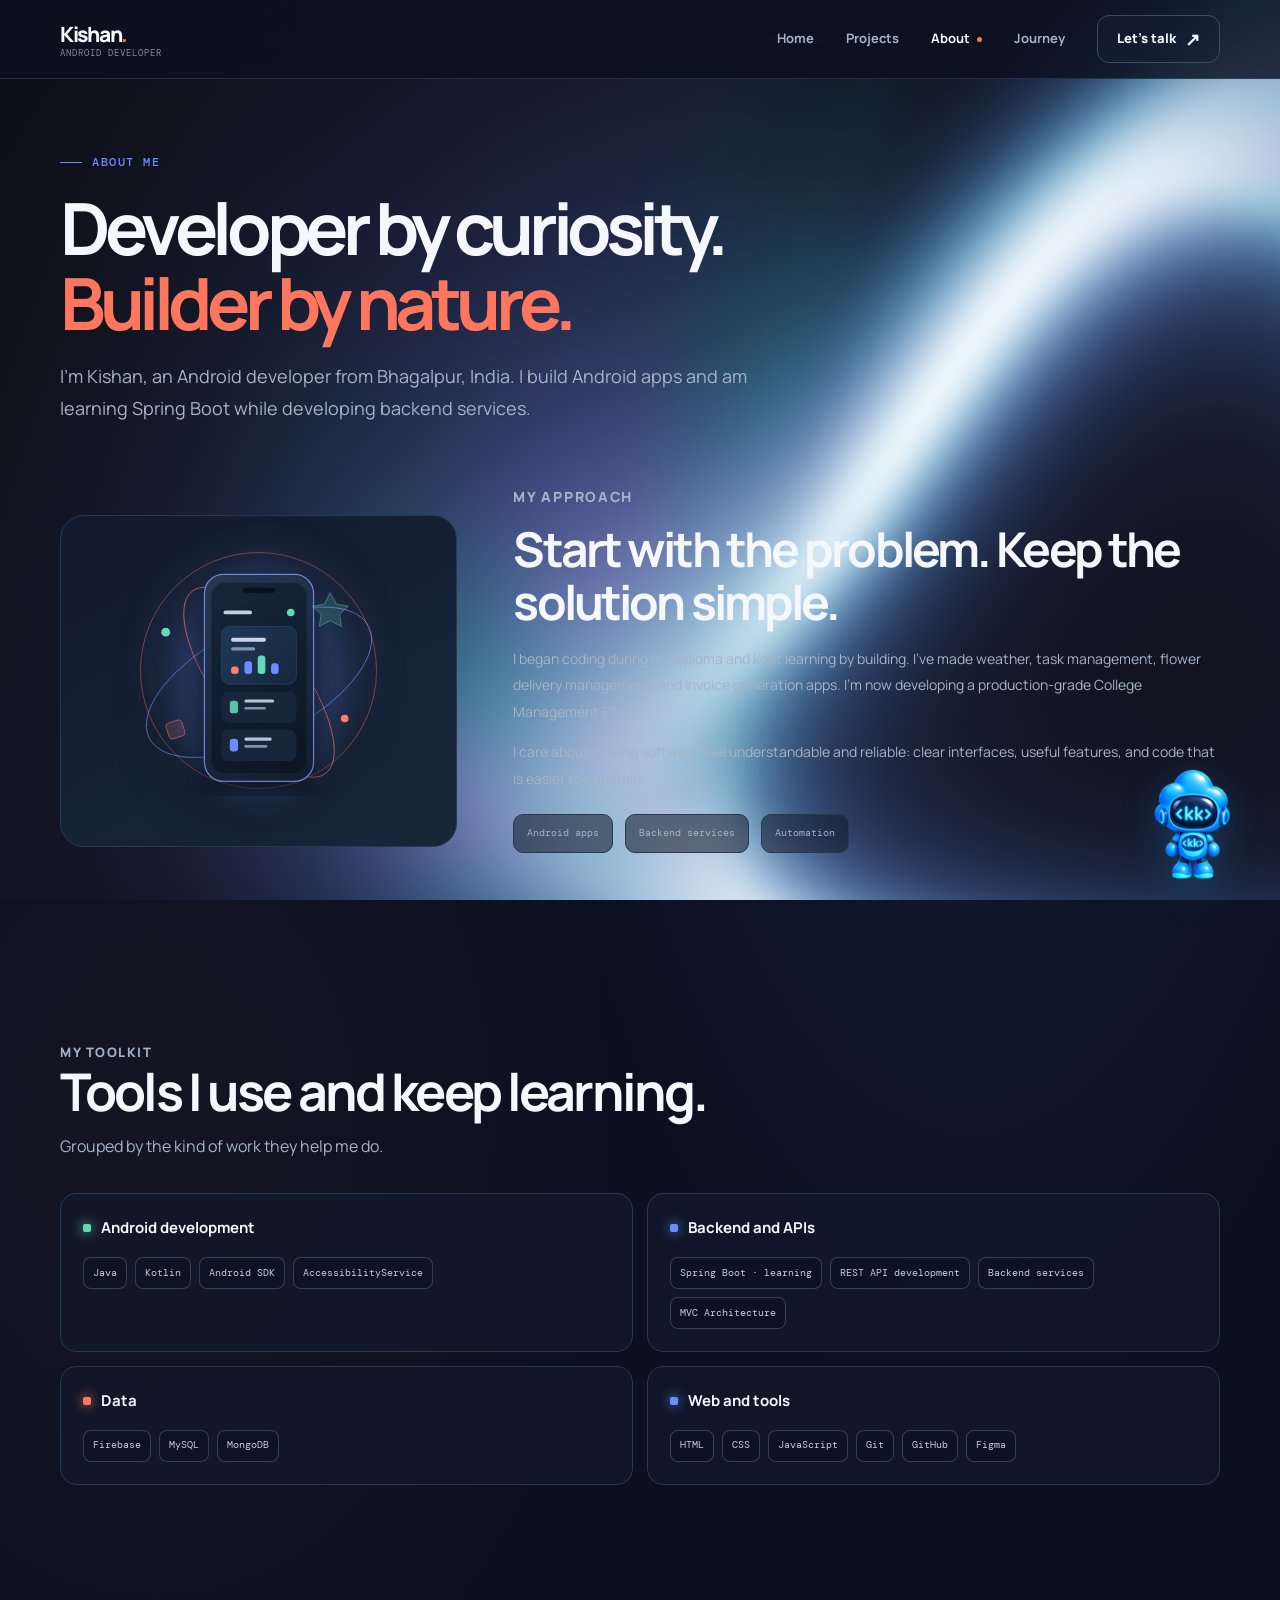
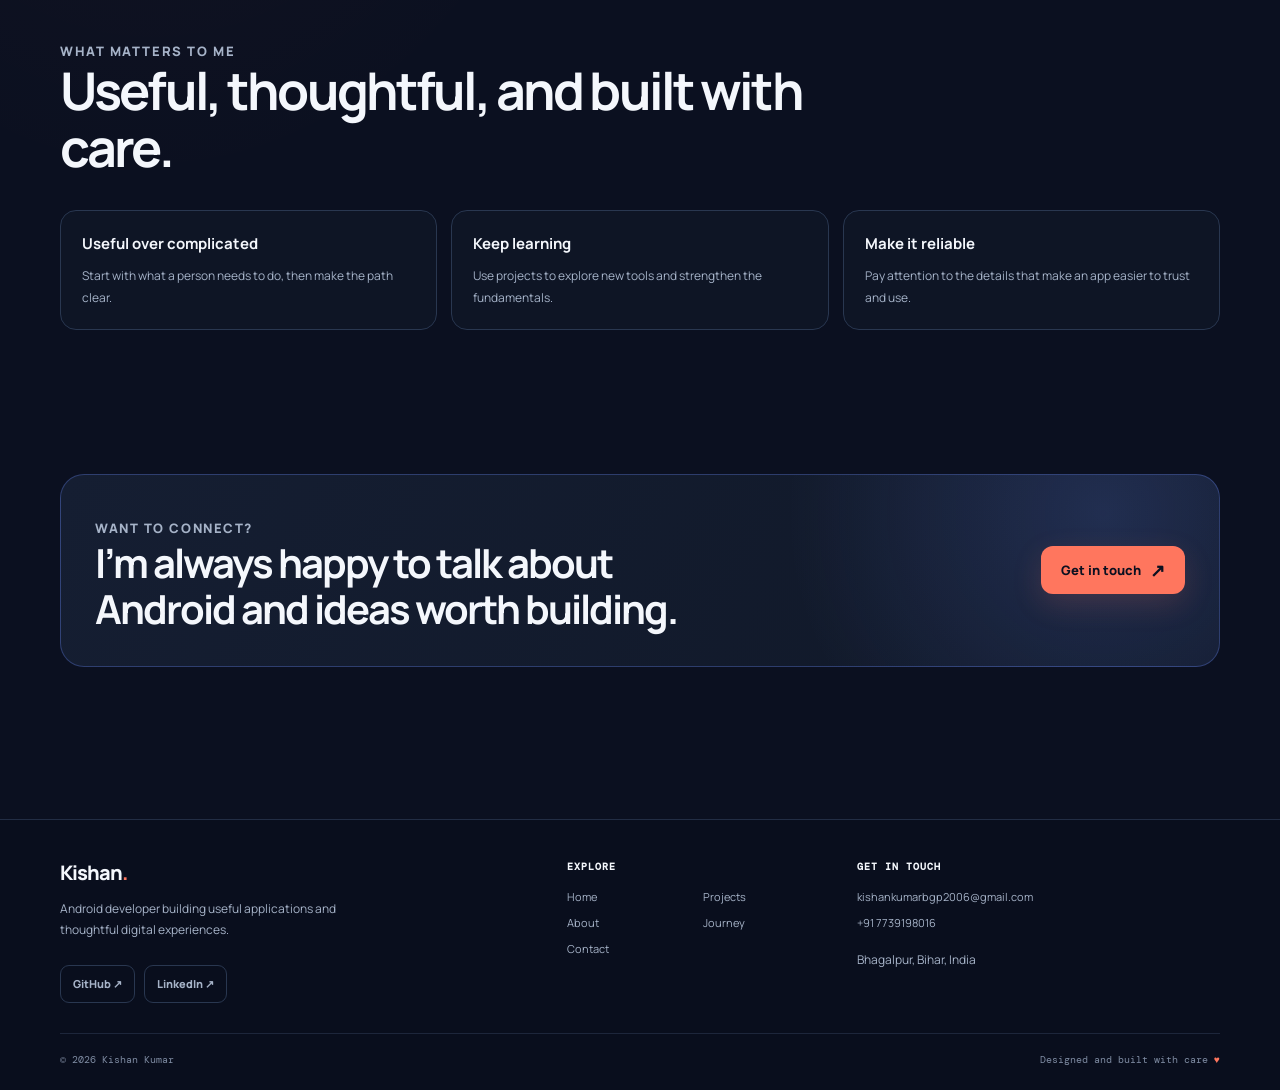
==== commit 17d854b3: "Refresh portfolio experience and SEO metadata" ====
--- a/about.html
+++ b/about.html
@@ -3,147 +3,97 @@
 <head>
     <meta charset="UTF-8">
     <meta name="viewport" content="width=device-width, initial-scale=1.0">
-    <link rel="stylesheet" href="https://cdnjs.cloudflare.com/ajax/libs/font-awesome/6.4.2/css/all.min.css"/>
-     <link rel="stylesheet" href="style.css">
-    <meta name="description" content="Learn about Kishan Kumar, his software development journey, skills, and current focus.">
-    <title>About | Kishan Kumar</title>
-        <!-- Google Analytics -->
-        <script async src="https://www.googletagmanager.com/gtag/js?id=G-8T8GW906N4"></script>
-        <script>
-            window.dataLayer = window.dataLayer || [];
-            function gtag(){dataLayer.push(arguments);} 
-            gtag('js', new Date());
-            gtag('config', 'G-8T8GW906N4', { 'anonymize_ip': true });
-        </script>
+    <meta name="theme-color" content="#0b1020">
+    <link rel="icon" type="image/svg+xml" href="favicon.svg">
+    <meta name="description" content="Learn about Kishan Kumar, an Android developer interested in Java, Kotlin, backend services, and practical automation.">
+    <link rel="canonical" href="https://www.kishankumar.online/about.html">
+    <meta property="og:type" content="website">
+    <meta property="og:title" content="About Kishan Kumar — Android Developer">
+    <meta property="og:description" content="Android development, backend systems, and a practical approach to building software.">
+    <meta property="og:url" content="https://www.kishankumar.online/about.html">
+    <meta property="og:image" content="https://www.kishankumar.online/image/portfolio-social.svg">
+    <link rel="stylesheet" href="style.css">
+    <title>About Kishan Kumar — Android Developer</title>
+    <script type="application/ld+json">
+    {
+      "@context": "https://schema.org",
+      "@type": "ProfilePage",
+      "mainEntity": {
+        "@type": "Person",
+        "name": "Kishan Kumar",
+        "url": "https://www.kishankumar.online/about.html",
+        "description": "Android developer from Bhagalpur, India, building Android apps with Java and Kotlin while learning Spring Boot and backend development.",
+        "sameAs": ["https://github.com/Kishan0118", "https://www.linkedin.com/in/kishan-kumar-067013263"]
+      }
+    }
+    </script>
 </head>
-<body>
-    <div class="container">
-        <header class="header">
-            <div class="logo">
-                <h1>*Kis<span>han.</span></h1>
+<body class="ribbon-glow-page-active">
+    <a class="skip-link" href="#main-content">Skip to content</a>
+    <header class="site-header">
+        <div class="header-inner">
+            <a class="brand" href="index.html" aria-label="Kishan Kumar home"><span>Kishan<span class="brand-mark">.</span><span class="brand-subtitle">Android developer</span></span></a>
+            <button class="menu-toggle" type="button" aria-label="Open navigation menu" aria-controls="primary-navigation" aria-expanded="false"><span></span><span></span><span></span></button>
+            <nav class="site-nav" id="primary-navigation" aria-label="Main navigation">
+                <a href="index.html">Home</a><a href="projects.html">Projects</a><a href="about.html" aria-current="page">About</a><a href="experience.html">Journey</a><a class="btn btn-secondary" href="contact.html">Let’s talk <span class="arrow" aria-hidden="true">↗</span></a>
+            </nav>
+        </div>
+        <button class="menu-backdrop" type="button" aria-label="Close navigation menu" tabindex="-1"></button>
+    </header>
+    <main id="main-content" class="page-shell">
+        <div class="ribbon-glow-stage ribbon-glow-page-stage" id="ribbon-glow-stage" aria-hidden="true">
+            <canvas class="ribbon-glow-canvas" id="ribbon-glow-canvas"></canvas>
+        </div>
+        <section class="page-hero">
+            <div class="container">
+                <p class="eyebrow">About me</p>
+                <h1>Developer by curiosity.<br><span class="accent">Builder by nature.</span></h1>
+                <p class="lead">I’m Kishan, an Android developer from Bhagalpur, India. I build Android apps and am learning Spring Boot while developing backend services.</p>
             </div>
-            <nav id="primary-navigation" class="nav-links" aria-label="Main navigation">
-                <ul>
-                    <li><a href="index.html">Home</a></li>
-                    <li><a href="about.html" class="active-link">About</a></li>
-                    <li><a href="projects.html">Projects</a></li>
-                    <li><a href="experience.html">Experience</a></li>
-                </ul>
-            </nav>
-            <button class="menu-toggle" type="button" aria-label="Open navigation menu" aria-controls="primary-navigation" aria-expanded="false">
-                <span></span><span></span><span></span>
-            </button>
-        </header>
-        <button class="menu-backdrop" type="button" aria-label="Close navigation menu" tabindex="-1"></button>
-
-        <div class="main-content">
-            <div class="about-section">
-                
-                <div class="about-image-side">
-                    <div class="about-image">
-                        <img src="image/kk_bg_remove_half.png" alt="Kishan Kumar Profile">
+        </section>
+        <section class="container page-content">
+            <div class="about-preview">
+                <div class="about-visual-card reveal">
+                    <img src="image/app-orbit-visual.svg" alt="" aria-hidden="true" decoding="async">
+                </div>
+                <div class="about-preview-copy reveal reveal-delay-1">
+                    <p class="section-kicker">My approach</p>
+                    <h2>Start with the problem. Keep the solution simple.</h2>
+                    <p>I began coding during my diploma and kept learning by building. I’ve made weather, task management, flower delivery management, and invoice generation apps. I’m now developing a production-grade College Management ERP.</p>
+                    <p>I care about making software feel understandable and reliable: clear interfaces, useful features, and code that is easier to maintain.</p>
+                    <div class="inline-stats">
+                        <span class="inline-stat">Android apps</span><span class="inline-stat">Backend services</span><span class="inline-stat">Automation</span>
                     </div>
                 </div>
-
-                <div class="about-text-side">
-                    <div class="line"></div>
-                    <h1>About <span>Me</span></h1>
-                    
-                    <!-- 1. Professional Identity -->
-                    <div class="about-section-block">
-                        <h3 class="section-title">Who I Am</h3>
-                        <p class="professional-identity">
-                            Android Developer + Tech Problem Solver
-                        </p>
-                    </div>
-
-                    <!-- 2. Your Journey -->
-                    <div class="about-section-block">
-                        <h3 class="section-title">My Journey</h3>
-                        <p>
-                            I started my coding journey during my Diploma, discovering the power of building applications that solve real problems. Transitioning into Engineering, I deepened my expertise in Android development, backend systems, and automation tools. I'm passionate about creating elegant solutions to complex problems, especially in the mobile and AI automation space. Every project I build is a step toward mastering my craft.
-                        </p>
-                    </div>
-
-                    <!-- 3. Skills Overview -->
-                    <div class="about-section-block">
-                        <h3 class="section-title">Core Skills</h3>
-                        <ul id="skills-container">
-                        </ul>
-                    </div>
-
-                    <!-- 4. Work Philosophy -->
-                    <div class="about-section-block">
-                        <h3 class="section-title">My Philosophy</h3>
-                        <p>
-                            I build apps that solve real-life problems with simplicity and reliability. Clean code, thoughtful design, and user-focused development are the pillars of my work. I believe technology should empower people, not complicate their lives.
-                        </p>
-                    </div>
-
-                    <!-- 5. Currently Working On -->
-                    <div class="about-section-block">
-                        <h3 class="section-title">What I'm Working On</h3>
-                        <ul class="work-highlights">
-                            <li><strong>AI Voice Assistant</strong> — Java-based automation & intelligent task execution</li>
-                            <li><strong>Salon Booking Platform</strong> — Full-stack web & mobile solution</li>
-                            <li><strong>Automation Tools</strong> — AccessibilityService-powered mobile automation</li>
-                            <li><strong>Open Source Contributions</strong> — Building & sharing developer tools</li>
-                            <li><strong>Engineering Preparation</strong> — Strengthening DSA & system design skills</li>
-                        </ul>
-                    </div>
-
-                    <!-- 6. Personality -->
-                    <div class="about-section-block">
-                        <h3 class="section-title">Beyond Code</h3>
-                        <p>
-                            I'm curious by nature and self-driven in learning. I enjoy exploring new technologies, solving challenging problems, and exploring diverse interests like adventure, language learning (English & Japanese), and building tools that make life easier. I thrive on collaboration and love working with people who share a passion for quality and innovation.
-                        </p>
-                    </div>
-
-                    <!-- 7. Future Goals -->
-                    <div class="about-section-block">
-                        <h3 class="section-title">Vision for the Future</h3>
-                        <p>
-                            My long-term goal is to build scalable, impactful tech products that solve real-world problems at scale. I aspire to create companies and products that touch millions of lives, combining technical excellence with genuine user value. I want to be a leader in the Android & AI automation space, known for innovation and reliability.
-                        </p>
-                    </div>
-
-                    <!-- 8. Call to Action -->
-                    <div class="about-section-block">
-                        <h3 class="section-title">Let's Collaborate</h3>
-                        <p>
-                            I'm always open to exciting collaborations, internships, freelance projects, and creative tech challenges. If you have an idea or project in mind, I'd love to hear from you and explore how we can build something amazing together.
-                        </p>
-                    </div>
-                    
-                    <div style="margin-top: 40px;">
-                        <a href="projects.html" class="btn">View projects</a>
-                        <a href="contact.html" class="btn btn-primary">Let's Connect</a>
-                    </div>
-                </div>
-
             </div>
-            
-            <div class="social">
-                 <div class="social-link"><a href="https://www.instagram.com/kk2.1.5_kishan?igsh=c3E1aW9icWgxeWNn"><i class="fa-brands fa-instagram"></i></a></div>
-                 <div class="social-link"><a href="https://www.linkedin.com/in/kishan-kumar-067013263?utm_source=share&utm_campaign=share_via&utm_content=profile&utm_medium=android_app"><i class="fa-brands fa-linkedin"></i></a></div>
-                 <div class="social-link"><i class="fa-brands fa-twitter"></i></div>
-                 <div class="social-link"><a href="http://t.me/kk215Anonymous"><i class="fa-brands fa-telegram"></i></a></div>
-                 <div class="social-link"><a href="https://github.com/Kishan0118"><i class="fa-brands fa-github"></i></a></div>
+        </section>
+        <section class="container section compact">
+            <div class="section-head reveal">
+                <div><p class="section-kicker">My toolkit</p><h2>Tools I use and keep learning.</h2><p>Grouped by the kind of work they help me do.</p></div>
             </div>
-        </div>
-        </div>
-
-    <script src="about.js"></script>
-
-    <script src="footer-script.js"></script>
-
-    <!-- Footer -->
-    <!-- Footer Placeholder -->
+            <div class="skill-groups" id="skills-groups" aria-live="polite"></div>
+        </section>
+        <section class="container section compact">
+            <div class="section-head reveal">
+                <div><p class="section-kicker">What matters to me</p><h2>Useful, thoughtful, and built with care.</h2></div>
+            </div>
+            <div class="value-grid">
+                <article class="value-card reveal"><h3>Useful over complicated</h3><p>Start with what a person needs to do, then make the path clear.</p></article>
+                <article class="value-card reveal reveal-delay-1"><h3>Keep learning</h3><p>Use projects to explore new tools and strengthen the fundamentals.</p></article>
+                <article class="value-card reveal reveal-delay-2"><h3>Make it reliable</h3><p>Pay attention to the details that make an app easier to trust and use.</p></article>
+            </div>
+        </section>
+        <section class="container section compact">
+            <div class="cta-panel reveal">
+                <div><p class="section-kicker">Want to connect?</p><h2>I’m always happy to talk about Android and ideas worth building.</h2></div>
+                <a class="btn btn-primary" href="contact.html">Get in touch <span class="arrow" aria-hidden="true">↗</span></a>
+            </div>
+        </section>
+    </main>
     <div id="footer-placeholder"></div>
-
-    <script src="footer-loader.js"></script>
+    <script src="about.js" defer></script>
+    <script src="ribbon-glow.js" defer></script>
+    <script src="footer-loader.js" defer></script>
     <script src="menu.js" defer></script>
-
 </body>
 </html>
--- a/style.css
+++ b/style.css
@@ -1,2108 +1,569 @@
-@import url('https://fonts.googleapis.com/css2?family=Poppins:wght@100;200;300;400;500;600;700;800;900&display=swap');
-
-/* Hide scrollbars but keep scrolling functionality */
-::-webkit-scrollbar {
-    display: none;
-}
-
-html, body {
-    -ms-overflow-style: none;  /* Internet Explorer, Edge */
-    scrollbar-width: none;      /* Firefox */
-    overflow-x: hidden;         /* Hide horizontal scrollbar */
-}
-
-*{
+@import url('https://fonts.googleapis.com/css2?family=DM+Mono:wght@400;500&family=Manrope:wght@400;500;600;700;800&display=swap');
+
+:root {
+    color-scheme: dark;
+    --bg: #0b1020;
+    --surface: #121a2b;
+    --surface-raised: #151e32;
+    --surface-soft: #19243a;
+    --line: #293750;
+    --line-bright: #3a4c69;
+    --text: #f4f7fc;
+    --muted: #a6b3c8;
+    --muted-2: #7f8ca3;
+    --blue: #6c8cff;
+    --coral: #ff765e;
+    --mint: #65d9b4;
+    --radius-lg: 24px;
+    --radius-md: 16px;
+    --radius-sm: 11px;
+    --content: 1160px;
+    --shadow: 0 24px 80px rgba(0, 0, 0, .28);
+}
+
+* { box-sizing: border-box; }
+html { scroll-behavior: smooth; scroll-padding-top: 100px; }
+body {
     margin: 0;
-    padding: 0;
-    box-sizing: border-box;
-    font-family: 'Poppins', sans-serif;
-}
-
-.container{
-    height: 100vh;
-    width: 100vw;
-    background: #293241;
-    /* overflow: hidden; */
+    min-width: 320px;
+    background:
+        radial-gradient(ellipse at 76% 7%, rgba(108, 140, 255, .10), transparent 31rem),
+        radial-gradient(ellipse at 12% 42%, rgba(255, 118, 94, .045), transparent 30rem),
+        var(--bg);
+    color: var(--text);
+    font-family: 'Manrope', Inter, 'Segoe UI', sans-serif;
+    line-height: 1.65;
     overflow-x: hidden;
 }
-
-.header{
-    width: 1400px;
-    height: 80px;
-    margin: 0 auto;
-    display: flex;
-    justify-content: space-between;
-    align-items: center;
-    position: relative;
-    z-index: 100;
-}
-
-.logo h1{
-    font-size: 25px;
-    color: #98c1d9;
-    font-weight: 600;
-    cursor: pointer;
-    letter-spacing: 0.1em;
-}
-
-.logo span{
-    color: #e0fbfc;
-}
-
-.nav-links ul{
-    display: flex;
-    justify-content: center;
-    align-items: center;
-    list-style-type: none;
-    gap: 25px;
-}
-
-.nav-links ul li a{
-    font-size: 20px;
-    text-decoration: none;
-    font-weight: 500;
-    letter-spacing: 0.05em;
-    color: #e0fbfc;
-    transition: 0.4s;
-}
-
-.nav-links ul li a:hover{
-    color: #98c1d9;
-    font-size: 25px;
-}
-
-.btn{
-    padding: 10px 20px;
-    color: #e0fbfc;
-    cursor: pointer;
-    display: inline-block;
-    text-decoration: none;
-    background: #3d5a80;
-    border-radius: 30px;
-    box-shadow: rgba(0, 0, 0, 0.6) 0px 2px 4px, 
-    rgba(0, 0, 0, 0.4) 0px 7px 13px -3px,
-    rgba(0, 0, 0, 0.2) 0px -3px 0px inset;
-    transition: 0.4s;
-    font-weight: 600;
-}
-
-.btn-primary{
-    margin-left: 100px;
-    color: #3d5a80;
-    background: #e0fbfc;
-}
-
-.btn:hover{
-    scale: 105%;
-    box-shadow: rgba(0, 0, 0, 0.25) 0px 14px 28px, rgba(0, 0, 0, 0.22) 0px 10px 10px;
-}
-
-.main-content{
-    width: 100%;
-    height: 100%;
-}
-
-.main{
-    position: relative;
-    width: 1400px;
-    height: 80%;
-    margin: 0 auto;
-    display: flex;
-    justify-content: space-between;
-    align-items: center;
-}
-
-.line{
-    width: 80px;
-    border-bottom: 8px solid #ee6c4d;
-    margin-bottom: 10px;
-}
-
-.main h1{
-    text-transform: uppercase;
-    font-size: 50px;
-    color: #98c1d9;
-    line-height: 1;
-}
-
-.main h2{
-   font-size: 40px; 
-   color: #98c1d9;
-   margin-bottom: 50px;
-}
-
-.main span{
-    color: #ee6c4d;
-}
-
-.main p{
-    width: 800px;
-    font-size: 18px;
-    color: #e0fbfc;
-    margin-bottom: 30px;
-    letter-spacing: 0.05em;
-}
-
-/* change this code */
-
-.image {
-    position: relative;
-    width: 500px;
-    height: 500px;
-    border-radius: 50%;
-    border: 50px solid #ee6c4d;
-    display: flex;
-    justify-content: center;
-    align-items: center;
-    overflow: hidden;  /* Ensure the image doesn't overflow the circle */
-    z-index: 8888;
-    animation: anim 3s linear infinite;
-}
-
-.image img {
-    width: 100%;
-    height: 100%;
-    object-fit: cover;  /* Ensures the image covers the circle without distortion */
-    object-position: center;
-    padding-right:30px ; /* Ensures the image is centered */
-}
-
-@keyframes anim {
-    0% {
-        top: 0;
-    }
-    50% {
-        top: -10px;
-    }
-    100% {
-        top: 0;
-    }
-}
-
-
-/* .image{
-    position: relative;
-    width: 500px;
-    height: 500px;
-    border-radius: 50%;
-    border: 50px solid #ee6c4d;
-    z-index: 8888;
-    animation: anim 3s linear infinite;
-}
-
-@keyframes anim{
-    0%{
-        top: 0;
-    }
-    50%{
-        top: -10px;
-    }
-    100%{
-        top: 0;
-    }
-}
-
-.image img{
-    margin-top: -79px;
-    margin-left: 5px;
-    width: 50%;
-    height:;
-    scale: 140%;
-} */
-
-.social{
-    position: absolute;
-    bottom: 10%;
-    left: 5%;
-    display: flex;
-    justify-content: left;
-    align-items: center;
-    gap: 50px;
-}
-
-.social i{
-    color: #3d5a80;
-    font-size: 30px;
-    transition: 0.4s;
-}
-
-.social i:hover{
-    color: #ee6c4d;
-    scale: 105%;
-}
-
-.social-link{
-    display: flex;
-    justify-content: center;
-    align-items: center;
-    width: 60px;
-    height: 60px;
-    border-radius: 50%;
-    background-color: #e0fbfc;
-    border: 2px solid #3d5a80;
-    transition: 0.4s;
-    box-shadow: rgba(0, 0, 0, 0.15) 0px 5px 15px 0px;
-}
-
-.social .social-link:hover{
-    border: 2px solid #ee6c4d;
-    scale: 105%;
-}
-
-/* .kishan{
-    height: 720px;
-    width: 100%;
-    background-color: rgb(255, 0, 183);
-} */
-
-
-
-
-/* --- ABOUT PAGE SPECIFIC STYLES --- */
-
-/* Style for the active link in the navigation bar */
-.nav-links ul li a.active-link {
-    color: #ee6c4d; /* Use the accent color to highlight the current page */
-    font-size: 25px;
-}
-
-.about-section {
-    position: relative;
-    width: 1400px;
-    height: auto;
-    margin: 0 auto;
-    display: flex;
-    justify-content: space-between;
-    align-items: flex-start;
-    padding-top: 50px;
-    gap: 40px;
-}
-
-.about-text-side {
-    width: 60%; /* Takes up more space for text */
-    color: #e0fbfc;
-    max-height: calc(100vh - 150px);
-    overflow-y: auto;
-    padding-right: 20px;
-}
-
-.about-image-side {
-    width: 40%; /* Takes up space for the image */
-    display: flex;
-    justify-content: center;
-    align-items: flex-start;
-    position: sticky;
-    top: 100px;
-}
-
-/* Use a different, more subdued style for the about image */
-.about-image {
-    width: 350px; 
-    height: 350px;
-    border-radius: 50%;
-    border: 20px solid #ee6c4d; /* Use a light blue border */
-    display: flex;
-    justify-content: center;
-    align-items: center;
-    overflow: hidden;
-    position: relative;
-    /* Remove the 'anim' animation or create a new one for a static image */
-    animation: anim 3s linear infinite; 
-}
-
-.about-image img {
-    width: 100%;
-    height: 100%;
-    object-fit: cover;
-    object-position: center;
-    padding-right: 30px;
-    /* Adjust padding/margins if necessary, but keep it centered */
-}
-
-
-/* Styles for the Skills List */
-.skills-list {
-    margin-bottom: 30px;
-}
-
-.skills-list h2 {
-    font-size: 24px;
-    color: #e0fbfc;
-    margin-bottom: 10px;
-    border-bottom: 2px solid #3d5a80;
-    padding-bottom: 5px;
-    display: inline-block;
-}
-
-#skills-container {
-    list-style: none;
-    display: flex;
-    flex-wrap: wrap; /* Allows skills to wrap to the next line */
-    gap: 15px; /* Spacing between skill bubbles */
-    padding-left: 0;
-}
-
-.skill-item {
-    background: #3d5a80; /* Darker blue background for the bubble */
-    color: #e0fbfc;
-    padding: 8px 15px;
-    border-radius: 20px;
-    font-size: 16px;
-    font-weight: 500;
-    transition-duration: 0.3s;
-    box-shadow: rgba(0, 0, 0, 0.4) 0px 2px 4px;
-}
-
-
-
-.skill-item:hover {
-    background: #ee6c4d; /* Hover effect with accent color */
-    transform: translateY(-2px);
-}
-
-/* New About Page Section Styles */
-.about-section-block {
-    margin-bottom: 35px;
-    padding-bottom: 25px;
-    border-bottom: 1px solid rgba(152, 193, 217, 0.2);
-}
-
-.about-section-block:last-child {
-    border-bottom: none;
-}
-
-.section-title {
-    font-size: 20px;
-    color: #98c1d9;
-    font-weight: 600;
-    margin-bottom: 12px;
-    text-transform: capitalize;
-    letter-spacing: 0.05em;
-}
-
-.professional-identity {
-    font-size: 18px;
-    color: #ee6c4d;
-    font-weight: 600;
-    font-style: italic;
-    margin: 0;
-    letter-spacing: 0.05em;
-}
-
-.about-section-block p {
-    font-size: 16px;
-    color: #e0fbfc;
-    line-height: 1.7;
-    margin: 0;
-}
-
-.work-highlights {
-    list-style: none;
-    padding-left: 0;
-    margin: 0;
-}
-
-.work-highlights li {
-    font-size: 15px;
-    color: #e0fbfc;
-    margin-bottom: 12px;
-    padding-left: 20px;
-    position: relative;
-    line-height: 1.6;
-}
-
-.work-highlights li::before {
-    content: "▸";
-    position: absolute;
-    left: 0;
-    color: #ee6c4d;
-    font-weight: bold;
-}
-
-.work-highlights strong {
-    color: #98c1d9;
-}
-
-
-
-
-
-/* --- PROJECTS PAGE SPECIFIC STYLES --- */
-
-.projects-section {
-    width: 1400px;
-    margin: 0 auto;
-    padding-top: 50px;
-    min-height: 80vh;
-}
-
-.projects-section h1 {
-    font-size: 50px;
-    color: #98c1d9;
-    margin-bottom: 30px;
-}
-
-/* Filter Buttons Styling */
-.filter-controls {
-    display: flex;
-    gap: 15px;
-    margin-bottom: 40px;
-}
-
-.filter-btn {
-    padding: 10px 20px;
-    background: #3d5a80; /* Dark blue background */
-    color: #e0fbfc; /* Light text */
-    border: 2px solid #3d5a80;
-    border-radius: 5px;
-    cursor: pointer;
-    font-weight: 600;
-    transition: 0.3s;
-    box-shadow: rgba(0, 0, 0, 0.3) 0px 4px 6px;
-}
-
-.filter-btn:hover {
-    background: #293241; /* Slightly darker background on hover */
-    border-color: #98c1d9; /* Light blue border */
-}
-
-.filter-btn.active {
-    background: #ee6c4d; /* Accent color for active filter */
-    border-color: #ee6c4d;
-    color: #e0fbfc;
-    transform: translateY(-2px);
-}
-
-/* Projects Grid Layout */
-.projects-grid {
-    display: grid;
-    grid-template-columns: repeat(auto-fit, minmax(350px, 1fr)); /* Responsive grid */
-    gap: 40px;
-    padding-bottom: 100px;
-}
-
-/* Project Card Styling */
+body::before {
+    position: fixed;
+    inset: 0;
+    z-index: -1;
+    pointer-events: none;
+    content: "";
+    opacity: .16;
+    background-image: linear-gradient(rgba(165, 181, 207, .08) 1px, transparent 1px), linear-gradient(90deg, rgba(165, 181, 207, .08) 1px, transparent 1px);
+    background-size: 72px 72px;
+    mask-image: linear-gradient(to bottom, black, transparent 70%);
+}
+::selection { color: var(--bg); background: var(--coral); }
+a { color: inherit; text-decoration: none; }
+button, input, textarea { font: inherit; }
+button, a { -webkit-tap-highlight-color: transparent; }
+button:focus-visible, a:focus-visible, input:focus-visible, textarea:focus-visible {
+    outline: 3px solid var(--blue);
+    outline-offset: 4px;
+}
+img { max-width: 100%; display: block; }
+[hidden] { display: none !important; }
+.container { width: min(var(--content), calc(100% - 56px)); margin: 0 auto; }
+.skip-link {
+    position: fixed; left: 16px; top: 12px; z-index: 500;
+    transform: translateY(-160%); padding: 10px 16px; border-radius: 10px;
+    color: var(--bg); background: var(--text); font-weight: 800;
+}
+.skip-link:focus { transform: translateY(0); }
+.mono, .eyebrow, .meta-label, .project-category, .timeline-date, .status-pill {
+    font-family: 'DM Mono', Consolas, monospace;
+}
+.eyebrow {
+    display: flex; align-items: center; gap: 10px;
+    margin: 0 0 18px; color: var(--blue); font-size: 12px;
+    font-weight: 500; letter-spacing: .13em; text-transform: uppercase;
+}
+.eyebrow::before { width: 22px; height: 1px; background: currentColor; content: ""; }
+.accent { color: var(--coral); }
+.blue-text { color: var(--blue); }
+.muted { color: var(--muted); }
+.lead { color: var(--muted); font-size: clamp(16px, 1.7vw, 18px); line-height: 1.8; }
+.section { padding: 100px 0; }
+.section.compact { padding: 72px 0; }
+.section-head {
+    display: flex; justify-content: space-between; align-items: end;
+    gap: 24px; margin-bottom: 34px;
+}
+.section-head h2, .section-title {
+    margin: 0; max-width: 780px; color: var(--text);
+    font-size: clamp(30px, 4.8vw, 52px); line-height: 1.1; letter-spacing: -.055em;
+}
+.section-head p { max-width: 480px; margin: 12px 0 0; color: var(--muted); }
+.section-kicker { margin: 0 0 12px; color: var(--coral); font-size: 13px; letter-spacing: .12em; text-transform: uppercase; font-weight: 800; }
+.divider { height: 1px; width: 100%; border: 0; background: linear-gradient(90deg, var(--line-bright), transparent); margin: 0; }
+
+.site-header {
+    position: sticky; top: 0; z-index: 100;
+    border-bottom: 1px solid rgba(58, 76, 105, .48);
+    background: rgba(11, 16, 32, .82);
+    backdrop-filter: blur(18px); -webkit-backdrop-filter: blur(18px);
+}
+.header-inner {
+    width: min(var(--content), calc(100% - 56px)); height: 78px; margin: 0 auto;
+    display: flex; align-items: center; justify-content: space-between; gap: 28px;
+}
+.brand { display: inline-flex; align-items: center; gap: 3px; color: var(--text); font-size: 21px; font-weight: 800; letter-spacing: -.06em; }
+.brand-mark { color: var(--coral); }
+.brand-subtitle { display: block; margin-top: -5px; color: var(--muted-2); font-family: 'DM Mono', monospace; font-size: 9px; font-weight: 400; letter-spacing: .11em; text-transform: uppercase; }
+.site-nav { display: flex; align-items: center; gap: 32px; }
+.site-nav a:not(.btn) { color: var(--muted); font-size: 13px; font-weight: 700; transition: color .2s ease; }
+.site-nav a:not(.btn):hover, .site-nav a[aria-current="page"] { color: var(--text); }
+.site-nav a[aria-current="page"]::after {
+    display: inline-block; width: 5px; height: 5px; margin-left: 7px; border-radius: 50%;
+    background: var(--coral); vertical-align: middle; content: "";
+}
+.menu-toggle {
+    display: none; width: 44px; height: 44px; padding: 10px; border: 1px solid var(--line);
+    border-radius: 12px; color: var(--text); background: var(--surface); cursor: pointer;
+}
+.menu-toggle span { display: block; width: 19px; height: 2px; margin: 4px auto; background: currentColor; transition: transform .2s ease, opacity .2s ease; }
+.menu-open .menu-toggle span:first-child { transform: translateY(6px) rotate(45deg); }
+.menu-open .menu-toggle span:nth-child(2) { opacity: 0; }
+.menu-open .menu-toggle span:last-child { transform: translateY(-6px) rotate(-45deg); }
+.menu-backdrop { display: none; }
+
+.btn {
+    display: inline-flex; min-height: 48px; align-items: center; justify-content: center; gap: 9px;
+    padding: 0 19px; border: 1px solid transparent; border-radius: 12px;
+    font-size: 13px; font-weight: 800; line-height: 1.2; cursor: pointer;
+    transition: transform .2s ease, background .2s ease, border-color .2s ease, box-shadow .2s ease;
+}
+.btn:hover { transform: translateY(-2px); }
+.btn-primary { color: var(--bg); background: var(--coral); box-shadow: 0 10px 30px rgba(255, 118, 94, .16); }
+.btn-primary:hover { background: #ff8b77; box-shadow: 0 12px 34px rgba(255, 118, 94, .24); }
+.btn-secondary { color: var(--text); border-color: var(--line-bright); background: rgba(21, 30, 50, .56); }
+.btn-secondary:hover { border-color: var(--blue); background: rgba(108, 140, 255, .09); }
+.btn-link { min-height: 42px; padding: 0 3px; color: var(--blue); background: transparent; }
+.btn-link:hover { color: #a3b5ff; }
+.text-link { display: inline-flex; align-items: center; gap: 8px; color: var(--blue); font-size: 13px; font-weight: 800; }
+.text-link:hover { color: #a6b8ff; }
+.arrow { font-size: 18px; line-height: 1; transition: transform .2s ease; }
+a:hover .arrow, button:hover .arrow { transform: translateX(4px); }
+
+.hero { position: relative; min-height: 650px; padding: 62px 0 46px; }
+.hero-grid { display: grid; grid-template-columns: minmax(0, 1.04fr) minmax(360px, .96fr); align-items: center; gap: 32px; }
+.hero-copy { position: relative; z-index: 2; padding: 36px 0; }
+.availability { display: inline-flex; align-items: center; gap: 9px; margin-bottom: 24px; padding: 7px 11px; border: 1px solid rgba(101, 217, 180, .22); border-radius: 999px; background: rgba(101, 217, 180, .06); color: #b1ecd9; font-family: 'DM Mono', monospace; font-size: 11px; letter-spacing: .035em; }
+.availability-dot { width: 7px; height: 7px; border-radius: 50%; background: var(--mint); box-shadow: 0 0 12px rgba(101, 217, 180, .8); }
+.hero h1 { max-width: 670px; margin: 0; color: var(--text); font-size: clamp(46px, 6.2vw, 76px); line-height: 1.03; letter-spacing: -.075em; }
+.hero h1 .hero-accent { color: var(--coral); }
+.hero-intro { max-width: 590px; margin: 24px 0 29px; color: var(--muted); font-size: 16px; line-height: 1.85; }
+.hero-actions { display: flex; flex-wrap: wrap; align-items: center; gap: 12px; }
+.hero-facts { display: flex; flex-wrap: wrap; gap: 10px 24px; margin-top: 38px; color: var(--muted-2); font-family: 'DM Mono', monospace; font-size: 11px; }
+.hero-facts span { display: inline-flex; align-items: center; gap: 8px; }
+.hero-facts span::before { width: 5px; height: 5px; border-radius: 50%; background: var(--blue); content: ""; }
+.hero-visual { position: relative; min-width: 0; }
+.avatar-stage {
+    position: relative; display: grid; min-height: 490px; place-items: center; isolation: isolate;
+    perspective: 900px;
+}
+.avatar-stage::before {
+    position: absolute; width: min(90%, 450px); aspect-ratio: 1;
+    border-radius: 50%; background: radial-gradient(circle, rgba(108, 140, 255, .2), rgba(108, 140, 255, .045) 49%, transparent 70%);
+    filter: blur(10px); content: "";
+}
+.avatar-stage::after {
+    position: absolute; z-index: -1; width: 86%; aspect-ratio: 1; border: 1px solid rgba(108, 140, 255, .14);
+    border-radius: 50%; transform: rotateX(68deg) rotateZ(-16deg); content: "";
+}
+.avatar-canvas {
+    position: absolute; z-index: 2; inset: 0; width: 100%; height: 100%;
+    opacity: 0; transition: opacity .6s ease;
+}
+.avatar-stage.scene-ready .avatar-canvas { opacity: 1; }
+.avatar-fallback {
+    position: relative; z-index: 1; width: min(91%, 475px); max-height: 510px; object-fit: contain;
+    filter: drop-shadow(0 24px 40px rgba(0, 0, 0, .34));
+    transform: translateY(12px); animation: avatar-float 5s ease-in-out infinite;
+    transition: opacity .5s ease;
+}
+.avatar-stage.scene-ready .avatar-fallback { opacity: 0; }
+.avatar-grid {
+    position: absolute; z-index: -1; inset: 9% 3%; opacity: .4;
+    background-image: linear-gradient(rgba(108, 140, 255, .11) 1px, transparent 1px), linear-gradient(90deg, rgba(108, 140, 255, .11) 1px, transparent 1px);
+    background-size: 30px 30px; mask-image: radial-gradient(ellipse, black 5%, transparent 73%);
+    transform: perspective(500px) rotateX(56deg) rotateZ(-18deg) scale(1.08);
+}
+.avatar-ring {
+    position: absolute; z-index: 0; width: 77%; aspect-ratio: 1; border: 1px dashed rgba(255, 118, 94, .38);
+    border-radius: 50%; transform: rotateX(68deg) rotateZ(14deg); animation: orbit 28s linear infinite;
+}
+.avatar-ring::after { position: absolute; top: 13%; left: 10%; width: 10px; height: 10px; border-radius: 50%; background: var(--coral); box-shadow: 0 0 24px var(--coral); content: ""; }
+.avatar-chip {
+    position: absolute; z-index: 4; display: inline-flex; align-items: center; gap: 9px; padding: 9px 12px;
+    border: 1px solid rgba(58, 76, 105, .82); border-radius: 12px; color: var(--text);
+    background: rgba(18, 26, 43, .78); box-shadow: 0 12px 34px rgba(0, 0, 0, .24);
+    backdrop-filter: blur(12px); font-family: 'DM Mono', monospace; font-size: 10px;
+}
+.avatar-chip::before { width: 7px; height: 7px; border-radius: 2px; background: var(--chip-color, var(--blue)); content: ""; box-shadow: 0 0 13px var(--chip-color, var(--blue)); }
+.avatar-chip.android { top: 19%; right: -1%; --chip-color: var(--mint); animation: chip-float 4.6s ease-in-out infinite; }
+.avatar-chip.java { top: 50%; left: -3%; --chip-color: var(--coral); animation: chip-float 5.2s .5s ease-in-out infinite; }
+.avatar-chip.backend { right: 4%; bottom: 11%; --chip-color: var(--blue); animation: chip-float 5.7s .2s ease-in-out infinite; }
+.hero-scroll { display: flex; align-items: center; gap: 12px; margin-top: 14px; color: var(--muted-2); font-family: 'DM Mono', monospace; font-size: 10px; letter-spacing: .12em; text-transform: uppercase; }
+.hero-scroll::before { display: block; width: 34px; height: 1px; background: var(--coral); content: ""; }
+@keyframes avatar-float { 0%,100% { transform: translateY(12px); } 50% { transform: translateY(0); } }
+@keyframes chip-float { 0%,100% { translate: 0 0; } 50% { translate: 0 -7px; } }
+@keyframes orbit { to { transform: rotateX(68deg) rotateZ(374deg); } }
+
+/* OriginKit-inspired hero experiments; pass ?effect= to preview each option locally. */
+body[data-hero-effect="liquid-film"] .avatar-grid,
+body[data-hero-effect="liquid-film"] .avatar-ring,
+body[data-hero-effect="cobalt-sprite"] .avatar-grid,
+body[data-hero-effect="cobalt-sprite"] .avatar-ring { display: none; }
+body[data-hero-effect="liquid-film"] .avatar-stage::before { width: 94%; background: radial-gradient(ellipse, rgba(55, 231, 199, .2), rgba(83, 43, 220, .12) 47%, transparent 73%); }
+body[data-hero-effect="liquid-film"] .avatar-stage::after { border-color: rgba(65, 230, 207, .15); }
+body[data-hero-effect="cobalt-sprite"] .avatar-stage::before { background: radial-gradient(circle, rgba(51, 110, 255, .28), rgba(23, 65, 164, .09) 51%, transparent 73%); }
+body[data-hero-effect="cobalt-sprite"] .avatar-stage::after { border-color: rgba(126, 173, 255, .2); }
+.avatar-stage.scene-failed .avatar-fallback { opacity: 1; }
+.avatar-stage.scene-failed .avatar-canvas { opacity: 0; }
+body[data-hero-effect="globe"] .avatar-stage,
+body[data-hero-effect="rain-pane"] .avatar-stage,
+body[data-hero-effect="juiceeffect"] .avatar-stage { touch-action: pan-y; }
+body[data-hero-effect="globe"] .avatar-canvas,
+body[data-hero-effect="rain-pane"] .avatar-canvas,
+body[data-hero-effect="juiceeffect"] .avatar-canvas { cursor: grab; }
+body[data-hero-effect="globe"] .avatar-canvas:active,
+body[data-hero-effect="rain-pane"] .avatar-canvas:active,
+body[data-hero-effect="juiceeffect"] .avatar-canvas:active { cursor: grabbing; }
+
+body[data-hero-effect="rain-pane"] .hero h1 .hero-accent {
+    position: relative; display: inline-block; padding: .025em .075em .085em; border-radius: .12em;
+    color: #e9f6ff;
+    background: linear-gradient(180deg, rgba(189, 226, 255, .14), rgba(82, 135, 186, .02));
+    box-shadow: inset 0 1px 0 rgba(225, 244, 255, .24), inset 0 -1px 0 rgba(124, 188, 229, .22);
+    text-shadow: 0 0 24px rgba(132, 193, 235, .28);
+    -webkit-box-decoration-break: clone; box-decoration-break: clone;
+}
+body[data-hero-effect="rain-pane"] .hero h1 .hero-accent::after {
+    position: absolute; inset: 0; border-radius: inherit; pointer-events: none; content: "";
+    background: radial-gradient(ellipse 3px 5px at 13% 26%, rgba(255,255,255,.58) 0 20%, rgba(255,255,255,.15) 48%, transparent 76%),
+                radial-gradient(ellipse 2px 4px at 79% 16%, rgba(255,255,255,.48) 0 22%, rgba(255,255,255,.12) 52%, transparent 78%),
+                radial-gradient(ellipse 4px 6px at 58% 71%, rgba(147,218,255,.48) 0 18%, rgba(117,194,241,.12) 53%, transparent 80%),
+                radial-gradient(ellipse 2px 4px at 92% 55%, rgba(255,255,255,.34) 0 18%, transparent 72%),
+                radial-gradient(ellipse 2px 3px at 35% 78%, rgba(255,255,255,.31) 0 18%, transparent 72%),
+                linear-gradient(102deg, transparent 16%, rgba(255,255,255,.11) 17%, transparent 18.4%, transparent 77%, rgba(161,220,255,.1) 78%, transparent 79%);
+    animation: pane-rain 4.2s ease-in-out infinite;
+}
+body[data-hero-effect="juiceeffect"] .hero h1 .hero-accent,
+body[data-hero-effect="juiceeffect"] .hero h1 .hero-accent { position: relative; display: inline-block; }
+.juice-effect-text { position: relative; color: transparent !important; -webkit-text-fill-color: transparent; }
+.juice-effect-canvas { position: absolute; inset: 0; width: 100%; height: 100%; pointer-events: none; transition: filter .2s ease; }
+.juice-effect-text:hover > .juice-effect-canvas { filter: brightness(1.24) drop-shadow(0 0 13px rgba(255, 180, 128, .48)); }
+@keyframes pane-rain { 0%,100% { opacity: .42; transform: translateY(-1px); } 50% { opacity: .8; transform: translateY(2px); } }
+
+.capability-strip { padding: 22px 0; border-top: 1px solid rgba(58, 76, 105, .5); border-bottom: 1px solid rgba(58, 76, 105, .5); background: rgba(18, 26, 43, .42); }
+.capability-inner { display: flex; justify-content: space-between; gap: 20px; align-items: center; }
+.capability-inner span { color: var(--muted); font-family: 'DM Mono', monospace; font-size: 11px; letter-spacing: .08em; text-transform: uppercase; }
+.capability-inner span::before { margin-right: 11px; color: var(--coral); content: "✳"; }
+
+/* A restrained liquid-film sheen makes the work section feel tactile without obscuring cards. */
+.liquid-film-section { position: relative; isolation: isolate; overflow: hidden; }
+.liquid-film-section::before,
+.liquid-film-section::after { position: absolute; z-index: -1; pointer-events: none; content: ""; }
+.liquid-film-section::before {
+    top: -22%; right: -10%; width: min(82vw, 980px); height: 104%; opacity: .28;
+    background:
+        repeating-linear-gradient(137deg, transparent 0 20px, rgba(115, 248, 229, .14) 21px, transparent 23px 39px),
+        radial-gradient(ellipse at 44% 43%, rgba(72, 233, 208, .18), rgba(87, 66, 214, .13) 37%, transparent 70%);
+    filter: blur(1px); mask-image: radial-gradient(ellipse at 55% 45%, #000 5%, transparent 74%);
+    animation: liquid-film-drift 22s ease-in-out infinite alternate;
+}
+.liquid-film-section::after {
+    right: 12%; bottom: -34%; width: 46vw; height: 70%; border-radius: 50%; opacity: .14;
+    background: conic-gradient(from 110deg, transparent, rgba(91, 233, 219, .5), rgba(128, 103, 255, .38), transparent 68%);
+    filter: blur(42px); animation: liquid-film-glow 16s ease-in-out infinite alternate;
+}
+.liquid-film-section > .container { position: relative; z-index: 1; }
+@keyframes liquid-film-drift { from { transform: translate3d(-2%, -1%, 0) rotate(-3deg); } to { transform: translate3d(2%, 2%, 0) rotate(3deg); } }
+@keyframes liquid-film-glow { from { transform: translate(-10%, 0) scale(.88); } to { transform: translate(8%, -8%) scale(1.12); } }
+
+.project-grid { display: grid; grid-template-columns: repeat(3, minmax(0, 1fr)); gap: 18px; }
 .project-card {
-    background: #3d5a80; /* Darker blue background */
-    border-radius: 10px;
-    overflow: hidden;
-    box-shadow: rgba(0, 0, 0, 0.45) 0px 10px 20px;
-    transition: transform 0.3s, opacity 0.3s;
-}
-
-.project-card:hover {
-    transform: translateY(-5px);
-    box-shadow: rgba(0, 0, 0, 0.6) 0px 15px 30px;
-}
-
-.project-card img {
-    width: 100%;
-    height: 250px;
-    object-fit: cover;
-    border-bottom: 3px solid #ee6c4d; /* Accent divider */
-}
-
-.card-content {
-    padding: 20px;
-    color: #e0fbfc;
-}
-
-.card-content h3 {
-    color: #98c1d9; /* Light blue title */
-    font-size: 24px;
-    margin-bottom: 10px;
-}
-
-.card-content .tech-stack {
-    color: #ee6c4d; /* Accent color for tech stack */
-    font-weight: 500;
-    margin-bottom: 10px;
-}
-
-.card-links {
-    margin-top: 20px;
-    display: flex;
-    gap: 15px;
-}
-
-.card-links a {
-    text-decoration: none;
-    color: #e0fbfc;
-    background: #293241; /* Dark background for links */
-    padding: 8px 15px;
-    border-radius: 5px;
-    font-size: 14px;
-    transition: 0.3s;
-}
-
-.card-links a:hover {
-    background: #ee6c4d; /* Accent hover color */
-}
-
-.card-links .view-more {
-    background: #98c1d9;
-    color: #293241;
-    font-weight: 700;
-}
-.card-links .view-more:hover {
-    background: #e0fbfc;
-}
-
-
-/* Styling for filtering animation/effect */
-.project-card.hidden {
-    display: none; /* Hide cards that don't match the filter */
-    opacity: 0;
-    transform:scale(0.8);
-}
-
-
-
-/* --- VIEW PROJECT PAGE SPECIFIC STYLES --- */
-
-.view-project-section {
-    width: 1400px;
-    margin: 0 auto;
-    padding-top: 50px;
-    padding-bottom: 100px;
-    min-height: 80vh;
-}
-
-/* H1 style reuse from projects.html */
-
-.project-details-container {
-    display: flex;
-    gap: 60px;
-    margin-top: 40px;
-}
-
-.project-media-side {
-    width: 60%;
-}
-
-.project-info-side {
-    width: 40%;
-}
-
-.main-project-image {
+    overflow: hidden; min-width: 0; border: 1px solid var(--line); border-radius: var(--radius-md);
+    background: linear-gradient(145deg, rgba(21, 30, 50, .96), rgba(18, 26, 43, .92));
+    transition: transform .25s ease, border-color .25s ease, box-shadow .25s ease;
+}
+.project-card:hover { transform: translateY(-5px); border-color: rgba(108, 140, 255, .62); box-shadow: var(--shadow); }
+.project-card[hidden] { display: none; }
+.project-image-wrap { position: relative; overflow: hidden; aspect-ratio: 16/10; background: #10182a; border-bottom: 1px solid var(--line); }
+.project-image-wrap img { width: 100%; height: 100%; object-fit: cover; transition: transform .45s ease; }
+.project-card:hover .project-image-wrap img { transform: scale(1.04); }
+.project-image-placeholder {
+    display: grid; width: 100%; height: 100%; place-items: center;
+    background: radial-gradient(circle at 50% 42%, rgba(108, 140, 255, .22), transparent 38%), linear-gradient(135deg, #111a2c, #1a2740);
+    color: var(--blue); font-family: 'DM Mono', monospace; font-size: 13px;
+}
+.project-image-placeholder strong { display: grid; width: 74px; height: 74px; place-items: center; border: 1px solid rgba(108,140,255,.5); border-radius: 22px; background: rgba(108,140,255,.09); font-size: 28px; }
+.card-content { padding: 20px; }
+.card-topline { display: flex; justify-content: flex-start; flex-wrap: wrap; align-items: center; gap: 8px 12px; margin-bottom: 12px; }
+.project-category { color: var(--coral); font-size: 10px; letter-spacing: .1em; text-transform: uppercase; }
+.project-year { margin-left: auto; color: var(--muted-2); font-family: 'DM Mono', monospace; font-size: 10px; }
+.project-status-badge { padding: 4px 8px; border: 1px solid rgba(255, 194, 102, .28); border-radius: 999px; color: #ffd28f; background: rgba(255, 194, 102, .08); font-family: 'DM Mono', monospace; font-size: 9px; letter-spacing: .03em; }
+.project-detail-state { display: inline-flex; margin: 12px 0 0; }
+.project-card h3 { margin: 0 0 9px; font-size: 20px; line-height: 1.25; letter-spacing: -.04em; }
+.project-card .description { min-height: 72px; margin: 0; color: var(--muted); font-size: 13px; line-height: 1.7; }
+.tech-stack { display: flex; flex-wrap: wrap; gap: 7px; margin: 16px 0 18px; }
+.tech-tag, .skill-tag {
+    display: inline-flex; align-items: center; padding: 6px 9px; border: 1px solid rgba(58, 76, 105, .8);
+    border-radius: 8px; color: #c3cfe2; background: rgba(11, 16, 32, .42);
+    font-family: 'DM Mono', monospace; font-size: 10px;
+}
+.card-links { display: flex; flex-wrap: wrap; gap: 14px; align-items: center; margin-top: 17px; }
+.card-links a:not(.btn) { color: var(--muted); font-size: 11px; font-weight: 800; }
+.card-links a:not(.btn):hover { color: var(--text); }
+.project-card .btn { min-height: 38px; padding: 0 12px; border-radius: 9px; font-size: 11px; }
+.projects-status {
+    margin: 18px 0 0; padding: 19px 20px; border: 1px dashed var(--line-bright);
+    border-radius: var(--radius-md); color: var(--muted); background: rgba(18, 26, 43, .38); font-size: 13px;
+}
+.projects-status .status-actions { display: flex; align-items: center; flex-wrap: wrap; gap: 14px; margin-top: 10px; }
+.filter-controls { display: flex; flex-wrap: wrap; gap: 8px; margin: 0 0 24px; }
+.filter-btn { min-height: 38px; padding: 0 14px; border: 1px solid var(--line); border-radius: 999px; color: var(--muted); background: var(--surface); font-size: 11px; font-weight: 800; cursor: pointer; transition: .2s ease; }
+.filter-btn:hover, .filter-btn.active { color: var(--bg); border-color: var(--blue); background: var(--blue); }
+.project-grid.project-slider {
+    position: relative; display: block; height: clamp(420px, 60vh, 620px); overflow: hidden;
+    border: 1px solid rgba(255,255,255,.08); border-radius: var(--radius-lg); background: transparent;
+    isolation: isolate; cursor: grab; touch-action: pan-y; outline: none;
+}
+.project-grid.project-slider:focus-visible { outline: 3px solid var(--blue); outline-offset: 4px; }
+.project-grid.project-slider.is-dragging { cursor: grabbing; user-select: none; }
+.project-grid.project-slider .project-card {
+    position: absolute; top: 50%; left: 0; display: block; width: min(400px, 80vw); height: min(440px, 68vh);
+    min-width: 0; padding: 0; overflow: hidden; border-radius: var(--radius-md); transform-origin: center center;
+    background: #080a10; transition: border-color .25s ease, box-shadow .25s ease; will-change: transform, filter;
+}
+.project-grid.project-slider .project-image-wrap { position: absolute; inset: 0; aspect-ratio: auto; border: 0; background: #10182a; }
+.project-grid.project-slider .project-image-wrap img { transition: none; }
+.project-grid.project-slider .project-card .card-content {
+    position: absolute; right: 0; bottom: 0; left: 0; max-height: 78%; padding: 18px;
+    background: linear-gradient(180deg, transparent, rgba(5,8,15,.82) 18%, rgba(5,8,15,.98) 48%);
+}
+.project-grid.project-slider .project-card .description {
+    display: -webkit-box; overflow: hidden; min-height: 0; -webkit-box-orient: vertical; -webkit-line-clamp: 2;
+    line-height: 1.5; max-height: 3em;
+}
+.project-grid.project-slider .tech-stack { gap: 5px; margin: 11px 0 12px; }
+.project-grid.project-slider .tech-tag { padding: 4px 7px; font-size: 9px; }
+.project-grid.project-slider .card-links { gap: 9px; margin-top: 11px; }
+.project-slider-hint { margin: 12px 0 0; color: var(--muted-2); font-family: 'DM Mono', monospace; font-size: 10px; text-align: center; }
+
+.what-i-build { display: grid; grid-template-columns: repeat(3, 1fr); gap: 14px; margin-top: 20px; }
+.focus-card { padding: 20px; border: 1px solid var(--line); border-radius: var(--radius-md); background: rgba(18, 26, 43, .66); }
+.focus-number { color: var(--coral); font-family: 'DM Mono', monospace; font-size: 11px; }
+.focus-card h3 { margin: 13px 0 7px; font-size: 16px; letter-spacing: -.03em; }
+.focus-card p { margin: 0; color: var(--muted); font-size: 12px; line-height: 1.75; }
+
+.about-preview { display: grid; grid-template-columns: .72fr 1.28fr; gap: 56px; align-items: center; }
+.about-visual-card { position: relative; min-height: 330px; overflow: hidden; display: grid; place-items: center; border: 1px solid var(--line); border-radius: var(--radius-lg); background: radial-gradient(circle at 50% 42%, rgba(108,140,255,.23), transparent 48%), linear-gradient(150deg, #121b2d, #18263a); }
+.about-visual-card::before { position: absolute; width: 235px; aspect-ratio: 1; top: 36px; border: 1px solid rgba(255,118,94,.42); border-radius: 50%; content: ""; }
+.about-visual-card img { position: relative; z-index: 1; width: 100%; max-height: 330px; object-fit: contain; filter: drop-shadow(0 10px 30px rgba(0,0,0,.36)); }
+.cobalt-sprite-stage { --sprite-blue: #3525ff; background: radial-gradient(ellipse at 50% 52%, rgba(45, 52, 255, .23), transparent 45%), #080a10; }
+.cobalt-sprite-stage::before { top: 50%; left: 50%; width: 220px; border: 1px solid rgba(154, 190, 255, .08); transform: translate(-50%, -50%); }
+.cobalt-sprite-stage::after { display: none; }
+.cobalt-sprite-canvas { position: absolute; z-index: 2; inset: 0; width: 100%; height: 100%; opacity: 0; transition: opacity .5s ease; }
+.cobalt-sprite-stage.scene-ready .cobalt-sprite-canvas { opacity: 1; }
+.cobalt-sprite-fallback { position: relative; z-index: 1; width: 178px; aspect-ratio: 1; border: 1px solid rgba(230, 242, 255, .85); border-radius: 50%; background: radial-gradient(circle at 32% 20%, rgba(255,255,255,.58), transparent 2.5%), radial-gradient(circle at 67% 25%, rgba(255,255,255,.5), transparent 3.5%), linear-gradient(180deg, rgba(200,225,255,.035) 0 48%, rgba(214,228,247,.2) 70%, rgba(228,238,250,.62)); box-shadow: inset 0 0 18px rgba(232,244,255,.3), 0 0 34px rgba(65,88,255,.25); animation: cobalt-float 5s ease-in-out infinite; }
+.cobalt-sprite-fallback::before { position: absolute; inset: 0; border-radius: inherit; border-top: 1px solid rgba(255,255,255,.7); background: linear-gradient(180deg, transparent 0 49.2%, rgba(255,255,255,.94) 49.7% 50.3%, transparent 50.8%); content: ""; }
+.cobalt-sprite-fallback::after { position: absolute; top: 50%; left: 50%; width: 138px; aspect-ratio: 1; border: 1px solid rgba(255,255,255,.88); border-radius: 50%; box-shadow: 0 0 14px rgba(255,255,255,.32); background: radial-gradient(circle at 31% 24%, #a5a2ff 0, #402dff 38%, #1000c8 76%); transform: translate(-50%,-50%); content: ""; }
+.cobalt-sprite-core { position: absolute; z-index: 1; top: 42%; left: 41%; width: 8px; height: 25px; border-radius: 99px; background: #fff; box-shadow: 27px 0 #fff; transform: translateX(-50%); }
+.cobalt-sprite-stage.scene-ready .cobalt-sprite-fallback { opacity: 0; }
+@keyframes cobalt-float { 0%,100% { transform: translateY(5px); } 50% { transform: translateY(-6px); } }
+.about-preview-copy h2 { margin: 0 0 17px; font-size: clamp(30px, 4.4vw, 48px); line-height: 1.1; letter-spacing: -.06em; }
+.about-preview-copy p { color: var(--muted); font-size: 14px; line-height: 1.9; }
+.inline-stats { display: flex; flex-wrap: wrap; gap: 12px; margin: 22px 0 25px; }
+.inline-stat { padding: 10px 13px; border: 1px solid var(--line); border-radius: 10px; color: var(--muted); background: rgba(18,26,43,.56); font-family: 'DM Mono', monospace; font-size: 10px; }
+
+.cta-panel { position: relative; overflow: hidden; display: flex; align-items: center; justify-content: space-between; gap: 28px; padding: 34px; border: 1px solid rgba(108,140,255,.3); border-radius: var(--radius-lg); background: radial-gradient(circle at 90% 20%, rgba(108,140,255,.18), transparent 30%), linear-gradient(120deg, #151e32, #101828); }
+.cta-panel h2 { max-width: 650px; margin: 0; font-size: clamp(26px, 4vw, 40px); line-height: 1.15; letter-spacing: -.05em; }
+.cta-panel p { margin: 9px 0 0; color: var(--muted); font-size: 13px; }
+
+.page-hero { padding: 74px 0 38px; }
+.ribbon-glow-page-active #main-content { position: relative; z-index: 0; isolation: isolate; }
+.ribbon-glow-page-active #footer-placeholder { position: relative; z-index: 1; }
+.ribbon-glow-page-active .ribbon-glow-page-stage { position: fixed; z-index: -1; inset: 0; width: 100vw; height: 100vh; height: 100dvh; overflow: hidden; background: #0b0a10; pointer-events: none; }
+.ribbon-glow-page-active .ribbon-glow-canvas { position: absolute; inset: 0; display: block; width: 100%; height: 100%; }
+.ribbon-glow-stage::after { position: absolute; inset: 0; opacity: 0; pointer-events: none; background: radial-gradient(ellipse at 32% 44%, rgba(47,211,242,.24), transparent 45%), radial-gradient(ellipse at 61% 58%, rgba(123,97,255,.22), transparent 42%); transition: opacity .3s ease; content: ""; }
+.ribbon-glow-stage.ribbon-glow-failed::after { opacity: 1; }
+.page-hero h1 { max-width: 850px; margin: 0; font-size: clamp(42px, 7vw, 72px); line-height: 1.04; letter-spacing: -.075em; }
+.page-hero .lead { max-width: 720px; margin: 19px 0 0; }
+.page-shell { padding-bottom: 80px; }
+.page-content { padding: 22px 0 80px; }
+
+.skill-groups { display: grid; grid-template-columns: repeat(2, minmax(0, 1fr)); gap: 14px; }
+.skill-group { padding: 22px; border: 1px solid var(--line); border-radius: var(--radius-md); background: rgba(18,26,43,.72); }
+.skill-group h3 { display: flex; align-items: center; gap: 10px; margin: 0 0 16px; color: var(--text); font-size: 15px; }
+.skill-group h3::before { width: 8px; height: 8px; border-radius: 2px; background: var(--skill-color, var(--blue)); box-shadow: 0 0 12px var(--skill-color, var(--blue)); content: ""; }
+.skill-list { display: flex; flex-wrap: wrap; gap: 8px; margin: 0; padding: 0; list-style: none; }
+.skill-tag { min-height: 32px; }
+.value-grid { display: grid; grid-template-columns: repeat(3, 1fr); gap: 14px; }
+.value-card { padding: 21px; border: 1px solid var(--line); border-radius: var(--radius-md); background: rgba(18,26,43,.54); }
+.value-card h3 { margin: 0 0 8px; font-size: 15px; }
+.value-card p { margin: 0; color: var(--muted); font-size: 12px; line-height: 1.8; }
+
+.timeline { position: relative; display: grid; gap: 14px; max-width: 900px; }
+.timeline::before { position: absolute; top: 15px; bottom: 15px; left: 11px; width: 1px; background: linear-gradient(var(--blue), rgba(108,140,255,.08)); content: ""; }
+.timeline-item { position: relative; padding-left: 42px; }
+.timeline-item::before { position: absolute; top: 23px; left: 5px; width: 13px; height: 13px; border: 3px solid var(--bg); border-radius: 50%; background: var(--coral); box-shadow: 0 0 0 1px var(--coral), 0 0 16px rgba(255,118,94,.4); content: ""; }
+.timeline-card { padding: 20px 22px; border: 1px solid var(--line); border-radius: var(--radius-md); background: rgba(18,26,43,.78); }
+.timeline-date { color: var(--blue); font-size: 10px; letter-spacing: .09em; text-transform: uppercase; }
+.timeline-card h2 { margin: 7px 0 4px; font-size: 18px; letter-spacing: -.035em; }
+.timeline-card .role { margin: 0 0 8px; color: var(--coral); font-size: 12px; font-weight: 800; }
+.timeline-card p:last-child { margin: 0; color: var(--muted); font-size: 13px; line-height: 1.8; }
+
+.project-detail { display: grid; grid-template-columns: minmax(0,1.05fr) minmax(300px,.95fr); gap: 38px; align-items: start; }
+.project-detail-media { overflow: hidden; border: 1px solid var(--line); border-radius: var(--radius-lg); background: var(--surface); }
+.main-project-image { width: 100%; max-height: 590px; object-fit: contain; background: #0c1322; }
+.screenshot-gallery { display: flex; gap: 9px; overflow-x: auto; padding: 11px; }
+.gallery-thumb-button { flex: 0 0 74px; height: 58px; overflow: hidden; padding: 0; border: 1px solid var(--line); border-radius: 8px; background: var(--surface); cursor: pointer; }
+.gallery-thumb-button[aria-pressed="true"] { border-color: var(--blue); }
+.gallery-thumb-button img { width: 100%; height: 100%; object-fit: cover; }
+.project-detail-info { padding: 8px 0; }
+.project-detail-info h2 { margin: 0 0 10px; font-size: 15px; }
+.project-detail-info p { color: var(--muted); font-size: 14px; line-height: 1.85; }
+.project-detail-info .detail-heading { margin-top: 26px; }
+.project-detail-info .tech-stack-list { display: flex; flex-wrap: wrap; gap: 7px; }
+.project-links { display: flex; flex-wrap: wrap; gap: 10px; margin-top: 24px; }
+.project-links .btn { min-height: 43px; }
+.screenshot-gallery:empty { display: none; }
+
+.contact-grid { display: grid; grid-template-columns: minmax(0,1.15fr) minmax(280px,.85fr); gap: 18px; }
+.contact-panel { padding: 26px; border: 1px solid var(--line); border-radius: var(--radius-lg); background: rgba(18,26,43,.76); }
+.contact-panel h2 { margin: 0 0 7px; font-size: 20px; }
+.contact-panel > p { margin: 0 0 21px; color: var(--muted); font-size: 13px; }
+.contact-form { display: grid; grid-template-columns: 1fr 1fr; gap: 14px; }
+.form-field { display: grid; gap: 7px; }
+.form-field.full { grid-column: 1 / -1; }
+.form-field label { color: #d7deeb; font-size: 11px; font-weight: 800; }
+.form-field input, .form-field textarea { width: 100%; padding: 12px 13px; border: 1px solid var(--line-bright); border-radius: 10px; color: var(--text); background: #0e1627; font-size: 13px; }
+.form-field textarea { min-height: 140px; resize: vertical; }
+.form-field input::placeholder, .form-field textarea::placeholder { color: #718099; }
+.form-status { min-height: 20px; margin: 10px 0 0; color: var(--mint); font-size: 12px; }
+.contact-info-list { display: grid; gap: 12px; margin: 20px 0 0; padding: 0; list-style: none; }
+.contact-info-list a, .contact-info-list span { display: flex; align-items: center; gap: 12px; color: var(--muted); font-size: 13px; overflow-wrap: anywhere; }
+.contact-icon { display: grid; width: 35px; height: 35px; flex: 0 0 35px; place-items: center; border: 1px solid var(--line); border-radius: 10px; color: var(--blue); background: rgba(108,140,255,.07); font-family: 'DM Mono', monospace; font-size: 11px; }
+.social-links { display: flex; flex-wrap: wrap; gap: 9px; margin-top: 24px; }
+.social-links a { display: inline-flex; min-height: 38px; align-items: center; padding: 0 12px; border: 1px solid var(--line); border-radius: 9px; color: var(--muted); font-size: 11px; font-weight: 800; transition: .2s ease; }
+.social-links a:hover { color: var(--text); border-color: var(--blue); background: rgba(108,140,255,.08); }
+
+.site-footer { padding: 36px 0 22px; border-top: 1px solid rgba(58,76,105,.52); background: rgba(10,15,28,.65); }
+.footer-main { display: grid; grid-template-columns: 1.3fr .7fr 1fr; gap: 36px; }
+.footer-brand { margin: 0; font-size: 20px; font-weight: 800; letter-spacing: -.05em; }
+.footer-copy { max-width: 310px; margin: 9px 0 0; color: var(--muted); font-size: 12px; line-height: 1.8; }
+.footer-heading { margin: 3px 0 13px; color: var(--text); font-family: 'DM Mono', monospace; font-size: 10px; letter-spacing: .1em; text-transform: uppercase; }
+.footer-nav { display: grid; grid-template-columns: repeat(2, minmax(0,1fr)); gap: 8px 18px; }
+.footer-nav a, .footer-contact a { color: var(--muted); font-size: 11px; }
+.footer-nav a:hover, .footer-contact a:hover { color: var(--text); }
+.footer-contact { display: grid; gap: 8px; }
+.footer-bottom { display: flex; justify-content: space-between; gap: 15px; margin-top: 30px; padding-top: 18px; border-top: 1px solid rgba(58,76,105,.4); color: var(--muted-2); font-family: 'DM Mono', monospace; font-size: 10px; }
+.footer-bottom p { margin: 0; }
+.footer-heart { color: var(--coral); }
+
+.mascot-companion {
+    position: fixed;
+    z-index: 20;
+    right: clamp(12px, 2.6vw, 30px);
+    bottom: clamp(10px, 2vh, 22px);
+    width: clamp(82px, 9vw, 124px);
+    pointer-events: none;
+    filter: drop-shadow(0 8px 18px rgba(29, 164, 255, .22));
+}
+.mascot-companion img {
+    display: block;
     width: 100%;
     height: auto;
-    border-radius: 10px;
-    box-shadow: rgba(0, 0, 0, 0.5) 0px 10px 20px;
-    margin-bottom: 20px;
-}
-
-.screenshot-gallery {
-    display: flex;
-    gap: 15px;
-    overflow-x: auto;
-    padding-bottom: 10px;
-}
-
-.gallery-thumb {
-    width: 120px;
-    height: 80px;
-    object-fit: cover;
-    border-radius: 5px;
-    border: 3px solid transparent;
-    cursor: pointer;
-    transition: 0.3s;
-}
-
-.gallery-thumb:hover, .gallery-thumb.active {
-    border-color: #ee6c4d; /* Accent color on hover/active */
-}
-
-
-/* Info Side Styling */
-.project-info-side h2 {
-    font-size: 28px;
-    color: #98c1d9;
-    margin-top: 25px;
-    margin-bottom: 15px;
-}
-
-.project-info-side h2 span {
-    color: #ee6c4d;
-}
-
-.project-info-side p {
-    font-size: 16px;
-    color: #e0fbfc;
-    line-height: 1.6;
-    margin-bottom: 20px;
-}
-
-/* Tech Stack Bubbles (Reuse from About Page or define new) */
-.tech-stack-list {
-    display: flex;
-    flex-wrap: wrap;
-    gap: 10px;
-    margin-bottom: 30px;
-}
-
-.tech-bubble {
-    background: #ee6c4d; /* Accent color for individual tech */
-    color: #e0fbfc;
-    padding: 6px 12px;
-    border-radius: 20px;
-    font-size: 14px;
-    font-weight: 500;
-}
-
-.project-links {
-    margin-top: 30px;
-    margin-bottom: 40px;
-    display: flex;
-    flex-wrap: wrap;
-    gap: 20px;
-}
-
-.project-links .btn-primary {
-    margin-left: 0;
-}
-
-.back-btn {
-    background: #3d5a80; /* Darker blue button */
-    color:#e0fbfc;
-}
-
-
-
-/* --- EXPERIENCE PAGE SPECIFIC STYLES --- */
-
-.experience-section {
-    width: 1400px;
-    margin: 0 auto;
-    padding-top: 50px;
-    padding-bottom: 100px;
-    min-height: 80vh;
-}
-
-.experience-section h1 {
-    margin-bottom: 50px;
-    color: #cfe8f5;
-}
-
-
-/* Timeline Layout */
-.timeline-container {
-    position: relative;
-    max-width: 1200px;
-    margin: 0 auto;
-}
-
-/* Center vertical line */
-.timeline-container::after {
-    content: '';
-    position: absolute;
-    width: 6px;
-    background-color: #98c1d9; /* Light blue line */
-    top: 0;
-    bottom: 0;
-    left: 50%;
-    margin-left: -3px;
-}
-
-/* Common item styling */
-.timeline-item {
-    padding: 10px 40px;
-    position: relative;
-    width: 50%;
-}
-
-/* Circle marker on the line */
-.timeline-item::after {
-    content: '';
-    position: absolute;
-    width: 25px;
-    height: 25px;
-    background-color: #e0fbfc;
-    border: 4px solid #ee6c4d; /* Accent color ring */
-    top: 15px;
-    border-radius: 50%;
-    z-index: 1;
-}
-
-/* Right-aligned items */
-.right-align {
-    left: 50%;
-}
-
-.right-align::after {
-    left: -16px; /* Position marker to the left of the item */
-}
-
-/* Left-aligned items */
-.left-align {
-    left: 0;
-}
-
-.left-align::after {
-    right: -16px; /* Position marker to the right of the item */
-    left: auto;
-}
-
-/* Content Box Styling */
-.item-content {
-    padding: 20px 30px;
-    background-color: #3d5a80; /* Darker blue background */
-    position: relative;
-    border-radius: 6px;
-    box-shadow: rgba(0, 0, 0, 0.45) 0px 5px 15px;
-    transition: transform 0.3s;
-}
-
-.item-content:hover {
-    transform: translateY(-3px);
-}
-
-.item-content h2 {
-    color: #ee6c4d; /* Accent color for title */
-    margin-top: 0;
-    font-size: 22px;
-}
-
-.item-content .date {
-    font-size: 14px;
-    font-weight: 600;
-    color: #e0fbfc;
-    opacity: 0.8;
-    display: block;
-    margin-bottom: 5px;
-}
-
-.item-content .role {
-    font-weight: 500;
-    color: #98c1d9;
-    margin-bottom: 10px;
-}
-
-.item-content .description {
-    color: #e0fbfc;
-    font-size: 16px;
-}
-
-/* Type Badges */
-.type-badge {
-    display: inline-block;
-    padding: 5px 10px;
-    border-radius: 4px;
-    font-size: 12px;
-    font-weight: 700;
-    margin-top: 10px;
-    text-transform: uppercase;
-    color: #293241;
-}
-
-.type-badge.personal {
-    background-color: #98c1d9; /* Light blue */
-}
-
-.type-badge.freelance {
-    background-color: #e0fbfc; /* Off-white */
-}
-
-/* Arrow pointer for item box (Optional, for aesthetic) */
-.right-align .item-content::before {
-    content: " ";
-    height: 0;
-    position: absolute;
-    top: 22px;
-    width: 0;
-    z-index: 1;
-    left: -15px;
-    border: medium solid #3d5a80;
-    border-width: 10px 15px 10px 0;
-    border-color: transparent #3d5a80 transparent transparent;
-}
-
-.left-align .item-content::before {
-    content: " ";
-    height: 0;
-    position: absolute;
-    top: 22px;
-    width: 0;
-    z-index: 1;
-    right: -15px;
-    border: medium solid #3d5a80;
-    border-width: 10px 0 10px 15px;
-    border-color: transparent transparent transparent #3d5a80;
-}
-
-/* --- FOOTER STYLES (COMPLETE) --- */
-
-.site-footer {
-    background: #0a0a0a;
-    color: #e0fbfc;
-    padding: 50px 0 20px;
-    margin-top: 60px;
-    border-top: 2px solid #ee6c4d;
-}
-
-.footer-container {
-    width: 1400px;
-    margin: 0 auto;
-    display: grid;
-    grid-template-columns: 1fr 1fr 1fr;
-    gap: 40px;
-    margin-bottom: 30px;
-}
-
-.footer-left h3 {
-    color: #98c1d9;
-    font-size: 24px;
-    font-weight: 600;
-    margin-bottom: 8px;
-    letter-spacing: 0.05em;
-}
-
-.footer-left h3 span {
-    color: #e0fbfc;
-}
-
-.footer-left .tagline {
-    color: #cfe8f5;
-    font-size: 14px;
-    line-height: 1.5;
-    margin: 0;
-    font-weight: 400;
-}
-
-.footer-center h4,
-.footer-right h4 {
-    color: #98c1d9;
-    font-size: 16px;
-    font-weight: 600;
-    margin-bottom: 16px;
-    text-transform: uppercase;
-    letter-spacing: 0.08em;
-}
-
-.footer-nav {
-    display: flex;
-    flex-direction: column;
-    gap: 10px;
-}
-
-.footer-nav a {
-    color: #e0fbfc;
-    text-decoration: none;
-    font-size: 15px;
-    transition: 0.3s ease;
-    position: relative;
-}
-
-.footer-nav a:hover {
-    color: #ee6c4d;
-    padding-left: 8px;
-}
-
-.contact-info {
-    margin-bottom: 20px;
-}
-
-.contact-info p {
-    color: #e0fbfc;
-    font-size: 14px;
-    margin: 8px 0;
-    display: flex;
-    align-items: center;
-    gap: 10px;
-}
-
-.contact-info i {
-    color: #ee6c4d;
-    width: 18px;
-    text-align: center;
-}
-
-.contact-info a {
-    color: #98c1d9;
-    text-decoration: none;
-    transition: 0.3s ease;
-}
-
-.contact-info a:hover {
-    color: #ee6c4d;
-    text-decoration: underline;
-}
-
-.footer-social {
-    display: flex;
-    gap: 12px;
-    margin-top: 16px;
-}
-
-.footer-social a {
-    display: inline-flex;
-    width: 40px;
-    height: 40px;
-    border-radius: 50%;
-    background: #1a1a1a;
-    color: #e0fbfc;
-    align-items: center;
-    justify-content: center;
-    text-decoration: none;
-    transition: 0.3s ease;
-    border: 2px solid #ee6c4d;
-}
-
-.footer-social a:hover {
-    background: #ee6c4d;
-    color: #293241;
-    transform: translateY(-3px);
-    border-color: #e0fbfc;
-}
-
-.footer-social a i {
-    font-size: 18px;
-}
-
-.footer-bottom {
-    border-top: 1px solid #1a1a1a;
-    padding-top: 20px;
-    text-align: center;
-}
-
-.footer-bottom p {
-    font-size: 13px;
-    color: #9fb8c8;
-    margin: 0;
-    letter-spacing: 0.03em;
-}
-
-.footer-bottom i {
-    color: #ee6c4d;
-    animation: heartbeat 1.2s ease-in-out infinite;
-}
-
-@keyframes heartbeat {
-    0%, 100% { transform: scale(1); }
-    25% { transform: scale(1.1); }
-    50% { transform: scale(1.2); }
-    75% { transform: scale(1.1); }
-}
-
-@media (max-width: 1200px) {
-    .footer-container {
-        width: 92%;
-        grid-template-columns: 1fr 1fr;
-        gap: 30px;
+    animation: mascot-float 4.2s ease-in-out infinite;
+}
+@keyframes mascot-float {
+    0%, 100% { transform: translate3d(0, 0, 0) rotate(-1deg); }
+    50% { transform: translate3d(0, -8px, 0) rotate(1.5deg); }
+}
+
+.reveal { opacity: 0; transform: translateY(18px); transition: opacity .65s ease, transform .65s cubic-bezier(.2,.8,.2,1); }
+.reveal.is-visible { opacity: 1; transform: translateY(0); }
+.reveal-delay-1 { transition-delay: .08s; }
+.reveal-delay-2 { transition-delay: .16s; }
+.reveal-delay-3 { transition-delay: .24s; }
+
+@media (max-width: 980px) {
+    .hero-grid { grid-template-columns: minmax(0, 1fr) minmax(300px, .8fr); gap: 8px; }
+    .hero h1 { font-size: clamp(44px, 6.8vw, 66px); }
+    .avatar-stage { min-height: 420px; }
+    .avatar-chip.java { left: -1%; }
+    .project-grid { grid-template-columns: repeat(2, minmax(0,1fr)); }
+    .project-card:last-child:nth-child(odd) { grid-column: 1 / -1; }
+}
+@media (max-width: 760px) {
+    .container, .header-inner { width: min(100% - 36px, var(--content)); }
+    .header-inner { height: 70px; }
+    .site-nav {
+        position: fixed; top: 70px; right: 0; left: 0; z-index: 102;
+        display: grid; gap: 0; padding: 12px 18px 18px;
+        border-bottom: 1px solid var(--line); background: rgba(11,16,32,.98);
+        opacity: 0; visibility: hidden; transform: translateY(-10px);
+        transition: opacity .2s ease, transform .2s ease, visibility .2s;
     }
-}
-
-@media (max-width: 768px) {
-    .container {
-        height: auto;
-        width: 100%;
-        overflow-x: hidden;
+    .menu-open .site-nav { opacity: 1; visibility: visible; transform: translateY(0); }
+    .site-nav a:not(.btn) { padding: 14px 4px; border-bottom: 1px solid rgba(58,76,105,.4); }
+    .site-nav a[aria-current="page"]::after { float: right; margin-top: 8px; }
+    .site-nav .btn { margin-top: 13px; }
+    .menu-toggle { display: block; }
+    .menu-open .menu-backdrop {
+        position: fixed; inset: 70px 0 0; z-index: 101; display: block;
+        border: 0; background: rgba(0,0,0,.34);
     }
-
-    .header {
-        width: 95%;
-        height: auto;
-        flex-direction: column;
-        gap: 15px;
-        padding: 15px 0;
-    }
-
-    .logo h1 {
-        font-size: 20px;
-    }
-
-    .nav-links ul {
-        flex-direction: column;
-        gap: 15px;
-        width: 100%;
-    }
-
-    .nav-links ul li a {
-        font-size: 16px;
-    }
-
-    .nav-links ul li a:hover {
-        font-size: 16px;
-    }
-
-    .btn {
-        padding: 8px 16px;
-        font-size: 14px;
-    }
-
-    .btn-primary {
-        margin-left: 0;
-    }
-
-    .main {
-        width: 95%;
-        height: auto;
-        flex-direction: column;
-        gap: 30px;
-        padding: 20px 0;
-    }
-
-    .main h1 {
-        font-size: 32px;
-    }
-
-    .main h2 {
-        font-size: 24px;
-    }
-
-    .main p {
-        width: 100%;
-        font-size: 14px;
-    }
-
-    .image {
-        width: 280px;
-        height: 280px;
-        border: 30px solid #ee6c4d;
-    }
-
-    .social {
-        position: static;
-        justify-content: center;
-        gap: 20px;
-        margin-top: 30px;
-    }
-
-    .social-link {
-        width: 50px;
-        height: 50px;
-    }
-
-    /* About Page */
-    .about-section {
-        width: 95%;
-        height: auto;
-        flex-direction: column;
-        padding: 20px 0;
-    }
-
-    .about-text-side {
-        width: 100%;
-    }
-
-    .about-image-side {
-        width: 100%;
-    }
-
-    .about-image {
-        width: 250px;
-        height: 250px;
-        border: 8px solid #98c1d9;
-    }
-
-    .skills-list h2 {
-        font-size: 18px;
-    }
-
-    #skills-container {
-        gap: 10px;
-    }
-
-    .skill-item {
-        font-size: 13px;
-        padding: 6px 12px;
-    }
-
-    /* Responsive About Section Blocks */
-    .about-section-block {
-        margin-bottom: 25px;
-        padding-bottom: 20px;
-    }
-
-    .section-title {
-        font-size: 17px;
-        margin-bottom: 10px;
-    }
-
-    .about-section-block p {
-        font-size: 14px;
-        line-height: 1.6;
-    }
-
-    .work-highlights li {
-        font-size: 13px;
-        margin-bottom: 10px;
-        padding-left: 18px;
-    }
-
-    /* Projects Page */
-    .projects-section {
-        width: 95%;
-        padding-top: 20px;
-        min-height: auto;
-    }
-
-    .projects-section h1 {
-        font-size: 32px;
-        margin-bottom: 20px;
-    }
-
-    .filter-controls {
-        flex-wrap: wrap;
-        gap: 10px;
-    }
-
-    .filter-btn {
-        padding: 8px 15px;
-        font-size: 12px;
-    }
-
-    .projects-grid {
-        grid-template-columns: 1fr;
-        gap: 20px;
-        padding-bottom: 50px;
-    }
-
-    .project-card img {
-        height: 200px;
-    }
-
-    .card-content {
-        padding: 15px;
-    }
-
-    .card-content h3 {
-        font-size: 18px;
-    }
-
-    .card-links {
-        flex-direction: column;
-        gap: 10px;
-    }
-
-    .card-links a {
-        font-size: 12px;
-        padding: 6px 12px;
-    }
-
-    /* View Project Page */
-    .view-project-section {
-        width: 95%;
-        padding: 20px 0;
-        padding-bottom: 50px;
-    }
-
-    .project-details-container {
-        flex-direction: column;
-        gap: 20px;
-    }
-
-    .project-media-side {
-        width: 100%;
-    }
-
-    .project-info-side {
-        width: 100%;
-    }
-
-    .project-info-side h2 {
-        font-size: 22px;
-    }
-
-    .screenshot-gallery {
-        gap: 10px;
-    }
-
-    .gallery-thumb {
-        width: 100px;
-        height: 70px;
-    }
-
-    .tech-stack-list {
-        gap: 8px;
-    }
-
-    .tech-bubble {
-        font-size: 12px;
-        padding: 5px 10px;
-    }
-
-    .project-links {
-        flex-direction: column;
-        gap: 10px;
-    }
-
-    .project-links a {
-        font-size: 13px;
-    }
-
-    /* Experience Page */
-    .experience-section {
-        width: 95%;
-        padding: 20px 0 50px;
-    }
-
-    .experience-section h1 {
-        font-size: 32px;
-    }
-
-    .timeline-container::after {
-        left: 15px;
-    }
-
-    .timeline-item {
-        width: 100%;
-        padding: 10px 0 10px 60px;
-    }
-
-    .right-align {
-        left: 0;
-    }
-
-    .right-align::after {
-        left: 7px;
-    }
-
-    .left-align::after {
-        left: 7px;
-        right: auto;
-    }
-
-    .item-content {
-        padding: 15px;
-    }
-
-    .item-content h2 {
-        font-size: 18px;
-    }
-
-    .item-content .date {
-        font-size: 12px;
-    }
-
-    .item-content .description {
-        font-size: 14px;
-    }
-
-    .right-align .item-content::before,
-    .left-align .item-content::before {
-        display: none;
-    }
-
-    /* Footer Responsive */
-    .site-footer {
-        padding: 40px 0 20px;
-    }
-
-    .footer-container {
-        width: 92%;
-        grid-template-columns: 1fr;
-        gap: 30px;
-    }
-
-    .footer-left, .footer-center, .footer-right {
-        text-align: center;
-    }
-
-    .footer-left h3 {
-        font-size: 20px;
-    }
-
-    .footer-left .tagline {
-        font-size: 13px;
-    }
-
-    .footer-center h4, .footer-right h4 {
-        font-size: 14px;
-    }
-
-    .footer-nav {
-        flex-direction: row;
-        justify-content: center;
-        flex-wrap: wrap;
-        gap: 15px;
-    }
-
-    .footer-nav a {
-        font-size: 14px;
-    }
-
-    .footer-nav a:hover {
-        padding-left: 0;
-    }
-
-    .contact-info {
-        margin-bottom: 15px;
-    }
-
-    .contact-info p {
-        justify-content: center;
-        font-size: 13px;
-    }
-
-    .footer-social {
-        justify-content: center;
-        gap: 10px;
-    }
-
-    .footer-social a {
-        width: 38px;
-        height: 38px;
-    }
-
-    .footer-social a i {
-        font-size: 16px;
-    }
-
-    .footer-bottom p {
-        font-size: 12px;
-    }
-}
-
-@media (max-width: 480px) {
-    .container {
-        width: 100%;
-    }
-
-    .header {
-        width: 100%;
-        padding: 10px;
-    }
-
-    .logo h1 {
-        font-size: 18px;
-    }
-
-    .nav-links ul {
-        gap: 10px;
-    }
-
-    .nav-links ul li a {
-        font-size: 14px;
-    }
-
-    .main {
-        width: 100%;
-        padding: 15px;
-    }
-
-    .main h1 {
-        font-size: 26px;
-    }
-
-    .main h2 {
-        font-size: 20px;
-        margin-bottom: 20px;
-    }
-
-    .main p {
-        font-size: 13px;
-        margin-bottom: 20px;
-    }
-
-    .image {
-        width: 220px;
-        height: 220px;
-        border: 20px solid #ee6c4d;
-    }
-
-    .about-section {
-        width: 100%;
-        padding: 15px;
-    }
-
-    .about-image {
-        width: 200px;
-        height: 200px;
-    }
-
-    /* Mobile About Section Blocks */
-    .about-section-block {
-        margin-bottom: 20px;
-        padding-bottom: 15px;
-    }
-
-    .section-title {
-        font-size: 15px;
-        margin-bottom: 8px;
-    }
-
-    .professional-identity {
-        font-size: 16px;
-    }
-
-    .about-section-block p {
-        font-size: 13px;
-        line-height: 1.5;
-    }
-
-    .work-highlights li {
-        font-size: 12px;
-        margin-bottom: 8px;
-        padding-left: 16px;
-    }
-
-    .projects-section {
-        width: 100%;
-        padding: 15px;
-    }
-
-    .projects-section h1 {
-        font-size: 26px;
-    }
-
-    .projects-grid {
-        gap: 15px;
-    }
-
-    .view-project-section {
-        width: 100%;
-        padding: 15px 0 40px;
-    }
-
-    .experience-section {
-        width: 100%;
-        padding: 15px 0 40px;
-    }
-
-    .timeline-container::after {
-        left: 10px;
-    }
-
-    .timeline-item {
-        padding: 10px 0 10px 50px;
-    }
-
-    .timeline-item::after {
-        width: 20px;
-        height: 20px;
-        top: 12px;
-    }
-
-    .right-align .item-content::before,
-    .left-align .item-content::before {
-        display: none;
-    }
-
-    /* Footer Responsive for Mobile */
-    .site-footer {
-        padding: 30px 0 15px;
-    }
-
-    .footer-container {
-        width: 95%;
-        grid-template-columns: 1fr;
-        gap: 20px;
-    }
-
-    .footer-left h3 {
-        font-size: 18px;
-        margin-bottom: 6px;
-    }
-
-    .footer-left .tagline {
-        font-size: 12px;
-    }
-
-    .footer-center h4, .footer-right h4 {
-        font-size: 13px;
-        margin-bottom: 12px;
-    }
-
-    .footer-nav {
-        gap: 12px;
-    }
-
-    .footer-nav a {
-        font-size: 13px;
-    }
-
-    .contact-info p {
-        font-size: 12px;
-        gap: 8px;
-    }
-
-    .contact-info i {
-        width: 16px;
-    }
-
-    .footer-social {
-        gap: 8px;
-    }
-
-    .footer-social a {
-        width: 36px;
-        height: 36px;
-    }
-
-    .footer-social a i {
-        font-size: 15px;
-    }
-
-    .footer-bottom {
-        padding-top: 15px;
-    }
-
-    .footer-bottom p {
-        font-size: 11px;
-    }
-}
-
-[hidden] {
-    display: none !important;
-}
-
-:focus-visible {
-    outline: 3px solid #ee6c4d;
-    outline-offset: 3px;
-}
-
-.header,
-.main,
-.about-section,
-.projects-section,
-.view-project-section,
-.experience-section,
-.footer-container {
-    width: min(1200px, 92%);
-}
-
-.container {
-    width: 100%;
-    height: auto;
-    min-height: 100vh;
-    overflow: visible;
-}
-
-.main-content {
-    height: auto;
-}
-
-.main {
-    min-height: min(760px, calc(100vh - 100px));
-    height: auto;
-    gap: 48px;
-}
-
-.main .left {
-    max-width: 720px;
-}
-
-.image {
-    width: clamp(280px, 36vw, 430px);
-    height: clamp(280px, 36vw, 430px);
-    border-width: 32px;
-}
-
-.main p {
-    width: 100%;
-    max-width: 720px;
-}
-
-.main .btn-primary {
-    margin-left: 12px;
-}
-
-.social {
-    position: static;
-    justify-content: center;
-    gap: 24px;
-    padding: 20px 0 40px;
-}
-
-.about-text-side {
-    max-height: none;
-    overflow: visible;
-}
-
-.projects-section,
-.view-project-section,
-.experience-section {
-    padding-bottom: 48px;
-}
-
-.projects-status {
-    margin: 0 0 24px;
-    color: #cfe8f5;
-}
-
-.project-card[hidden] {
-    display: none;
-}
-
-.card-content h2 {
-    color: #98c1d9;
-    font-size: 24px;
-    margin-bottom: 10px;
-}
-
-.card-content .description {
-    line-height: 1.65;
-}
-
-.card-links {
-    flex-wrap: wrap;
-}
-
-.gallery-thumb-button {
-    padding: 0;
-    border: 0;
-    background: transparent;
-    border-radius: 5px;
-    cursor: pointer;
-}
-
-.contact-section {
-    width: min(1100px, 92%);
-    margin: 48px auto 80px;
-    color: #e0fbfc;
-}
-
-.contact-section > h1 {
-    color: #98c1d9;
-    font-size: clamp(32px, 5vw, 48px);
-    margin-bottom: 12px;
-}
-
-.contact-intro {
-    max-width: 720px;
-    line-height: 1.7;
-    margin-bottom: 32px;
-}
-
-.contact-grid {
-    display: grid;
-    grid-template-columns: minmax(0, 1.4fr) minmax(240px, 0.8fr);
-    gap: 28px;
-    align-items: start;
-}
-
-.contact-form-panel,
-.contact-info-panel {
-    min-width: 0;
-    padding: clamp(20px, 4vw, 32px);
-    background: #3d5a80;
-    border: 1px solid rgba(224, 251, 252, 0.12);
-    border-radius: 12px;
-    box-shadow: rgba(0, 0, 0, 0.3) 0 12px 30px;
-}
-
-.contact-form-panel h2,
-.contact-info-panel h2 {
-    color: #98c1d9;
-    font-size: 24px;
-    margin-bottom: 12px;
-}
-
-.contact-form-note {
-    color: #cfe8f5;
-    font-size: 14px;
-    line-height: 1.6;
-    margin-bottom: 20px;
-}
-
-.contact-form-panel form {
-    display: grid;
-    gap: 10px;
-}
-
-.contact-form-panel label {
-    font-weight: 600;
-    margin-top: 6px;
-}
-
-.contact-form-panel input,
-.contact-form-panel textarea {
-    width: 100%;
-    padding: 12px 14px;
-    border: 1px solid #9fb8c8;
-    border-radius: 6px;
-    background: #eaf6fb;
-    color: #0b2230;
-    font: inherit;
-}
-
-.contact-form-panel textarea {
-    resize: vertical;
-}
-
-.contact-form-panel button {
-    justify-self: start;
-    border: 0;
-    font: inherit;
-    margin-top: 12px;
-}
-
-.form-status {
-    min-height: 1.5em;
-    margin-top: 12px;
-    color: #e0fbfc;
-}
-
-.contact-info-panel p {
-    display: flex;
-    gap: 10px;
-    align-items: flex-start;
-    margin: 16px 0;
-    overflow-wrap: anywhere;
-}
-
-.contact-info-panel p i {
-    color: #ee6c4d;
-    margin-top: 5px;
-}
-
-.contact-info-panel a {
-    color: #e0fbfc;
-}
-
-.contact-social-links {
-    display: flex;
-    gap: 12px;
-    margin-top: 24px;
-}
-
-.contact-social-links a {
-    display: inline-flex;
-    width: 44px;
-    height: 44px;
-    align-items: center;
-    justify-content: center;
-    border: 1px solid #ee6c4d;
-    border-radius: 50%;
-    text-decoration: none;
-}
-
-@media (max-width: 768px) {
-    .header {
-        width: 92%;
-    }
-
-    .main {
-        min-height: 0;
-    }
-
-    .main .btn-primary {
-        margin-left: 0;
-        margin-top: 12px;
-    }
-
-    .main .right {
-        max-width: 100%;
-    }
-
-    .about-section {
-        padding-top: 24px;
-    }
-
-    .contact-grid {
-        grid-template-columns: 1fr;
-    }
-
-    .timeline-container::after {
-        left: 10px;
-    }
-
-    .timeline-item,
-    .right-align,
-    .left-align {
-        left: 0;
-        width: 100%;
-        padding: 10px 0 10px 42px;
-    }
-
-    .timeline-item::after,
-    .right-align::after,
-    .left-align::after {
-        left: 0;
-        right: auto;
-    }
-
-    .right-align .item-content::before,
-    .left-align .item-content::before {
-        display: none;
-    }
-}
-
-@media (max-width: 480px) {
-    .main .btn {
-        margin: 8px 8px 0 0;
-    }
-
-    .contact-section {
-        width: 92%;
-        margin-top: 24px;
-    }
-
-    .contact-form-panel,
-    .contact-info-panel {
-        padding: 20px;
-    }
-
-    .card-links {
-        flex-direction: row;
-    }
-}
-
+    body.menu-open { overflow: hidden; }
+    .hero { min-height: auto; padding: 34px 0 36px; }
+    .hero-grid { grid-template-columns: 1fr; gap: 2px; }
+    .hero-copy { padding: 22px 0 0; }
+    .hero h1 { max-width: 600px; font-size: clamp(43px, 11vw, 66px); }
+    .hero-intro { max-width: 570px; margin: 18px 0 22px; font-size: 14px; }
+    .hero-facts { margin-top: 25px; gap: 9px 16px; }
+    .avatar-stage { min-height: min(112vw, 460px); margin: -3px auto 0; width: min(100%, 510px); overflow: hidden; }
+    .avatar-fallback { width: 88%; max-height: 100%; }
+    .avatar-chip { font-size: 9px; padding: 8px 10px; }
+    .avatar-chip.android { right: 1%; top: 15%; }
+    .avatar-chip.java { left: 0; top: 46%; }
+    .avatar-chip.backend { right: 2%; bottom: 8%; }
+    .capability-inner { justify-content: flex-start; flex-wrap: wrap; gap: 12px 22px; }
+    .capability-inner span { font-size: 9px; }
+    .section { padding: 72px 0; }
+    .section.compact { padding: 56px 0; }
+    .section-head { display: block; margin-bottom: 25px; }
+    .section-head .text-link { margin-top: 16px; }
+    .about-preview { grid-template-columns: 1fr; gap: 24px; }
+    .about-visual-card { min-height: 280px; max-width: 420px; width: 100%; margin: 0 auto; }
+    .about-visual-card img { max-height: 280px; }
+    .what-i-build { grid-template-columns: 1fr; }
+    .cta-panel { display: block; padding: 25px; }
+    .cta-panel .btn { margin-top: 20px; }
+    .page-hero { padding: 56px 0 28px; }
+    .page-hero h1 { font-size: clamp(40px, 10vw, 62px); }
+    .page-content { padding: 18px 0 60px; }
+    .skill-groups, .value-grid { grid-template-columns: 1fr; }
+    .project-detail { grid-template-columns: 1fr; gap: 22px; }
+    .contact-grid { grid-template-columns: 1fr; }
+    .footer-main { grid-template-columns: 1fr 1fr; gap: 28px 20px; }
+    .footer-main > :first-child { grid-column: 1 / -1; }
+}
+@media (max-width: 520px) {
+    .project-grid { grid-template-columns: 1fr; }
+    .project-card:last-child:nth-child(odd) { grid-column: auto; }
+    .hero-actions { align-items: stretch; }
+    .hero-actions .btn { flex: 1; }
+    .avatar-stage { min-height: 104vw; }
+    .availability { font-size: 10px; }
+    .hero-facts { font-size: 10px; }
+    .filter-controls { gap: 6px; }
+    .filter-btn { min-height: 35px; padding: 0 11px; font-size: 10px; }
+    .contact-panel { padding: 20px; }
+    .contact-form { grid-template-columns: 1fr; }
+    .form-field.full { grid-column: auto; }
+    .footer-main { grid-template-columns: 1fr; }
+    .footer-main > :first-child { grid-column: auto; }
+    .footer-nav { max-width: 300px; }
+    .footer-bottom { display: block; line-height: 1.8; }
+    .mascot-companion { right: 10px; bottom: 8px; width: 78px; }
+}
 @media (prefers-reduced-motion: reduce) {
-    *,
-    *::before,
-    *::after {
-        scroll-behavior: auto !important;
-        animation-duration: 0.01ms !important;
-        animation-iteration-count: 1 !important;
-        transition-duration: 0.01ms !important;
-    }
-}
-
-.menu-toggle,
-.menu-backdrop {
-    display: none;
-}
-
-@media (max-width: 768px) {
-    .header {
-        position: relative;
-        z-index: 1002;
-        flex-direction: row;
-        justify-content: space-between;
-        gap: 12px;
-        height: 72px;
-        padding: 8px 0;
-    }
-
-    .menu-toggle {
-        display: flex;
-        flex: 0 0 44px;
-        width: 44px;
-        height: 44px;
-        flex-direction: column;
-        align-items: center;
-        justify-content: center;
-        gap: 5px;
-        padding: 0;
-        border: 1px solid rgba(224, 251, 252, 0.3);
-        border-radius: 8px;
-        background: #3d5a80;
-        cursor: pointer;
-    }
-
-    .menu-toggle span {
-        display: block;
-        width: 22px;
-        height: 2px;
-        border-radius: 2px;
-        background: #e0fbfc;
-        transition: transform 0.2s ease, opacity 0.2s ease;
-    }
-
-    .menu-toggle[aria-expanded="true"] span:first-child {
-        transform: translateY(7px) rotate(45deg);
-    }
-
-    .menu-toggle[aria-expanded="true"] span:nth-child(2) {
-        opacity: 0;
-    }
-
-    .menu-toggle[aria-expanded="true"] span:last-child {
-        transform: translateY(-7px) rotate(-45deg);
-    }
-
-    .header .nav-links {
-        position: fixed;
-        z-index: 1003;
-        top: 0;
-        right: 0;
-        width: min(82vw, 320px);
-        height: 100vh;
-        height: 100dvh;
-        display: flex;
-        align-items: stretch;
-        justify-content: flex-start;
-        padding: 104px 28px 32px;
-        background: #293241;
-        box-shadow: -16px 0 40px rgba(0, 0, 0, 0.35);
-        transform: translateX(105%);
-        visibility: hidden;
-        transition: transform 0.25s ease;
-    }
-
-    .header .nav-links ul {
-        width: 100%;
-        flex-direction: column;
-        align-items: stretch;
-        justify-content: flex-start;
-        gap: 8px;
-    }
-
-    .header .nav-links ul li a,
-    .header .nav-links ul li a.active-link {
-        display: block;
-        padding: 12px 14px;
-        border-radius: 8px;
-        font-size: 17px;
-    }
-
-    .header .nav-links ul li a:hover {
-        background: #3d5a80;
-        font-size: 17px;
-    }
-
-    body.menu-open {
-        overflow: hidden;
-    }
-
-    body.menu-open .header .nav-links {
-        transform: translateX(0);
-        visibility: visible;
-    }
-
-    .menu-backdrop {
-        position: fixed;
-        z-index: 1001;
-        inset: 0;
-        width: 100%;
-        height: 100%;
-        border: 0;
-        background: rgba(8, 15, 25, 0.64);
-        cursor: default;
-    }
-
-    body.menu-open .menu-backdrop {
-        display: block;
-    }
-}
-
-@media (max-width: 768px) {
-    .site-footer {
-        margin-top: 40px;
-        padding: 28px 0 16px;
-        border-top: 1px solid rgba(152, 193, 217, 0.22);
-        background: #101923;
-    }
-
-    .footer-container {
-        width: min(calc(100% - 36px), 480px);
-        grid-template-columns: minmax(0, 1fr);
-        gap: 22px;
-        margin-bottom: 22px;
-    }
-
-    .footer-left,
-    .footer-center,
-    .footer-right {
-        min-width: 0;
-        padding: 0;
-        text-align: left;
-    }
-
-    .footer-left h3 {
-        margin-bottom: 4px;
-        font-size: 22px;
-    }
-
-    .footer-left .tagline {
-        max-width: 290px;
-        font-size: 13px;
-        line-height: 1.55;
-    }
-
-    .footer-center h4,
-    .footer-right h4 {
-        margin-bottom: 10px;
-        font-size: 12px;
-        letter-spacing: 0.12em;
-    }
-
-    .footer-nav {
-        display: grid;
-        grid-template-columns: repeat(2, minmax(0, 1fr));
-        gap: 4px 12px;
-    }
-
-    .footer-nav a {
-        min-height: 40px;
-        display: flex;
-        align-items: center;
-        padding: 0 8px;
-        border-radius: 6px;
-        background: rgba(61, 90, 128, 0.22);
-        font-size: 14px;
-    }
-
-    .footer-nav a:hover {
-        padding-left: 8px;
-        background: rgba(61, 90, 128, 0.48);
-    }
-
-    .footer-right .contact-info {
-        display: grid;
-        gap: 8px;
-        margin-bottom: 0;
-    }
-
-    .footer-right .contact-info p {
-        min-width: 0;
-        min-height: 42px;
-        margin: 0;
-        padding: 9px 11px;
-        align-items: center;
-        gap: 10px;
-        border: 1px solid rgba(152, 193, 217, 0.14);
-        border-radius: 7px;
-        background: rgba(61, 90, 128, 0.16);
-        font-size: 13px;
-    }
-
-    .footer-right .contact-info i {
-        flex: 0 0 18px;
-    }
-
-    .footer-right .contact-info a {
-        min-width: 0;
-        overflow-wrap: anywhere;
-        font-size: 13px;
-    }
-
-    .footer-left .footer-social {
-        justify-content: flex-start;
-        gap: 10px;
-        margin-top: 14px;
-    }
-
-    .footer-left .footer-social a {
-        width: 42px;
-        height: 42px;
-        border: 1px solid rgba(152, 193, 217, 0.22);
-        background: #1b2835;
-    }
-
-    .footer-left .footer-social a i {
-        font-size: 17px;
-    }
-
-    .footer-bottom {
-        width: min(calc(100% - 36px), 480px);
-        margin: 0 auto;
-        padding-top: 14px;
-        border-top-color: rgba(152, 193, 217, 0.16);
-    }
-
-    .footer-bottom p {
-        font-size: 12px;
-        line-height: 1.5;
-        letter-spacing: 0;
-    }
-
-    .footer-credit-separator {
-        padding: 0 3px;
-        color: #98c1d9;
-    }
-}
-
-@media (max-width: 360px) {
-    .footer-container,
-    .footer-bottom {
-        width: calc(100% - 28px);
-    }
-
-    .footer-right .contact-info p,
-    .footer-right .contact-info a {
-        font-size: 11px;
-    }
-}
+    html { scroll-behavior: auto; }
+    *, *::before, *::after { animation-duration: .01ms !important; animation-iteration-count: 1 !important; transition-duration: .01ms !important; scroll-behavior: auto !important; }
+    .reveal { opacity: 1; transform: none; }
+}
